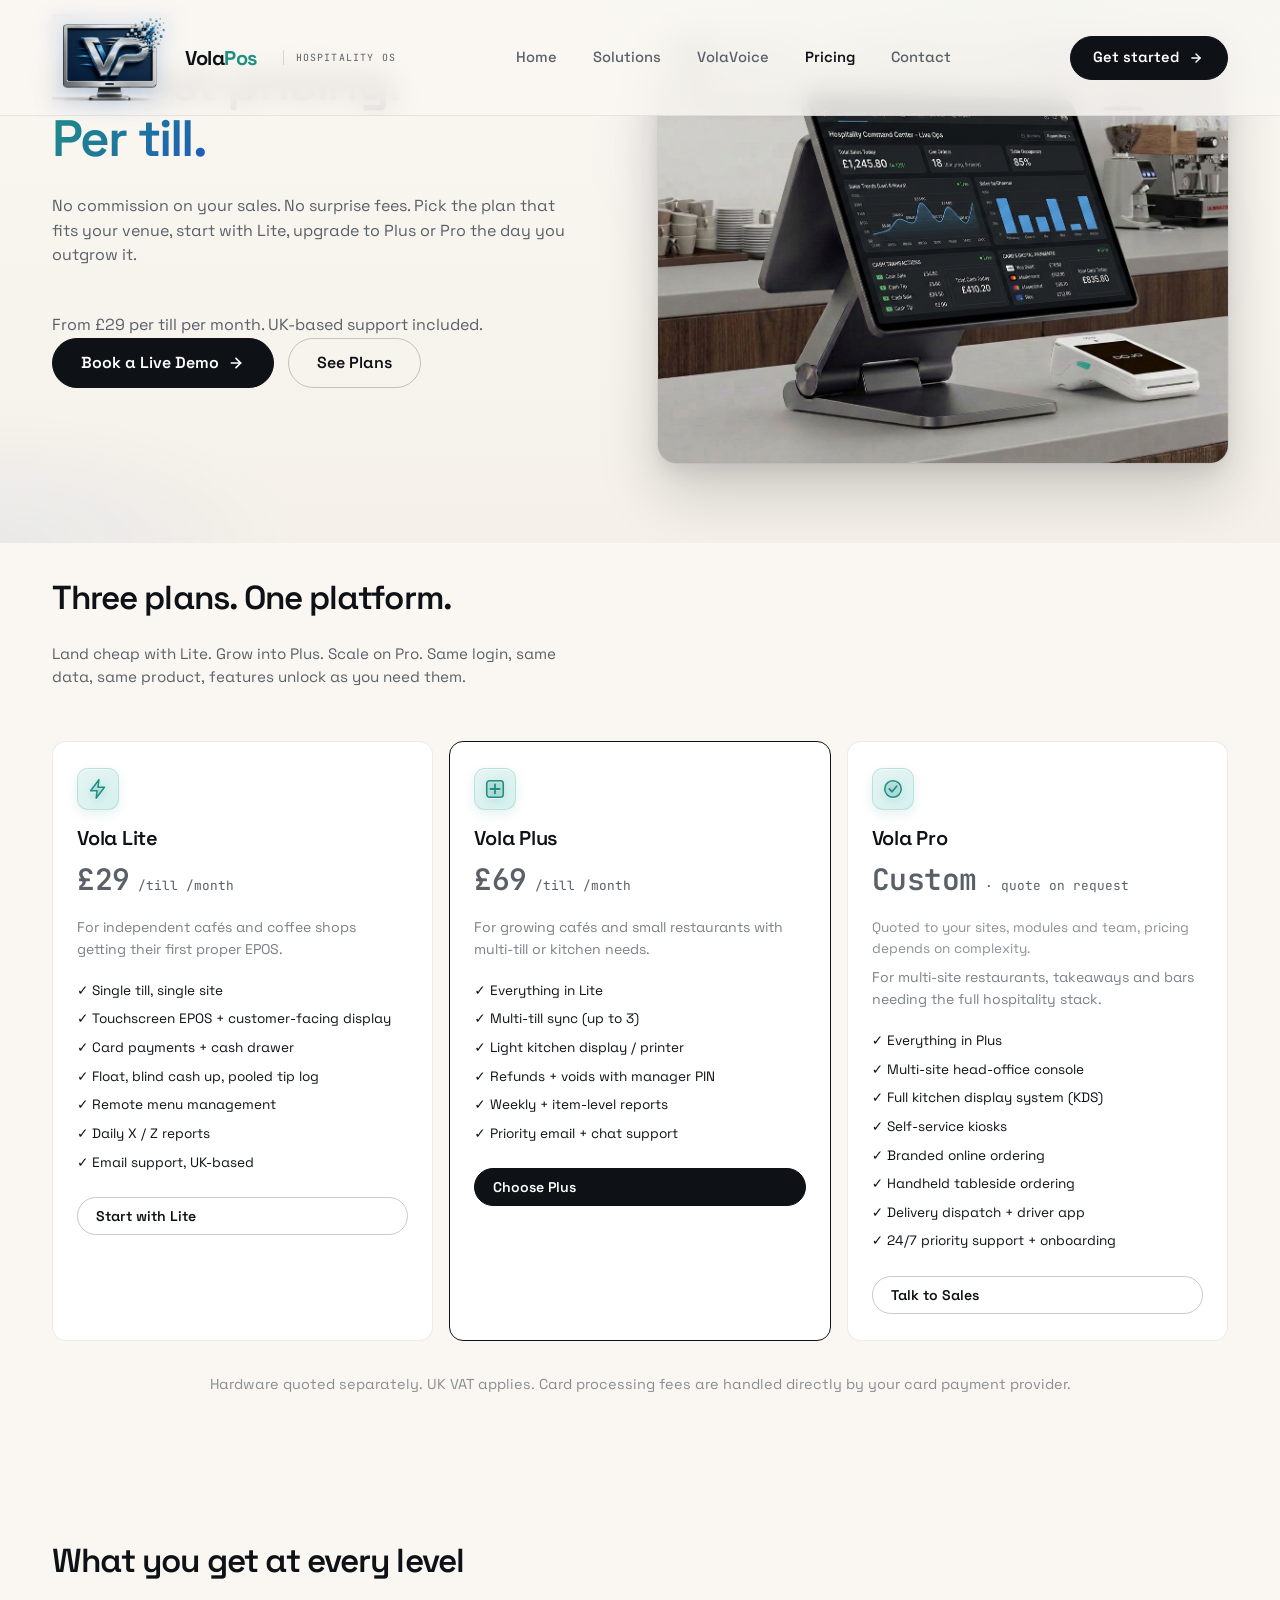
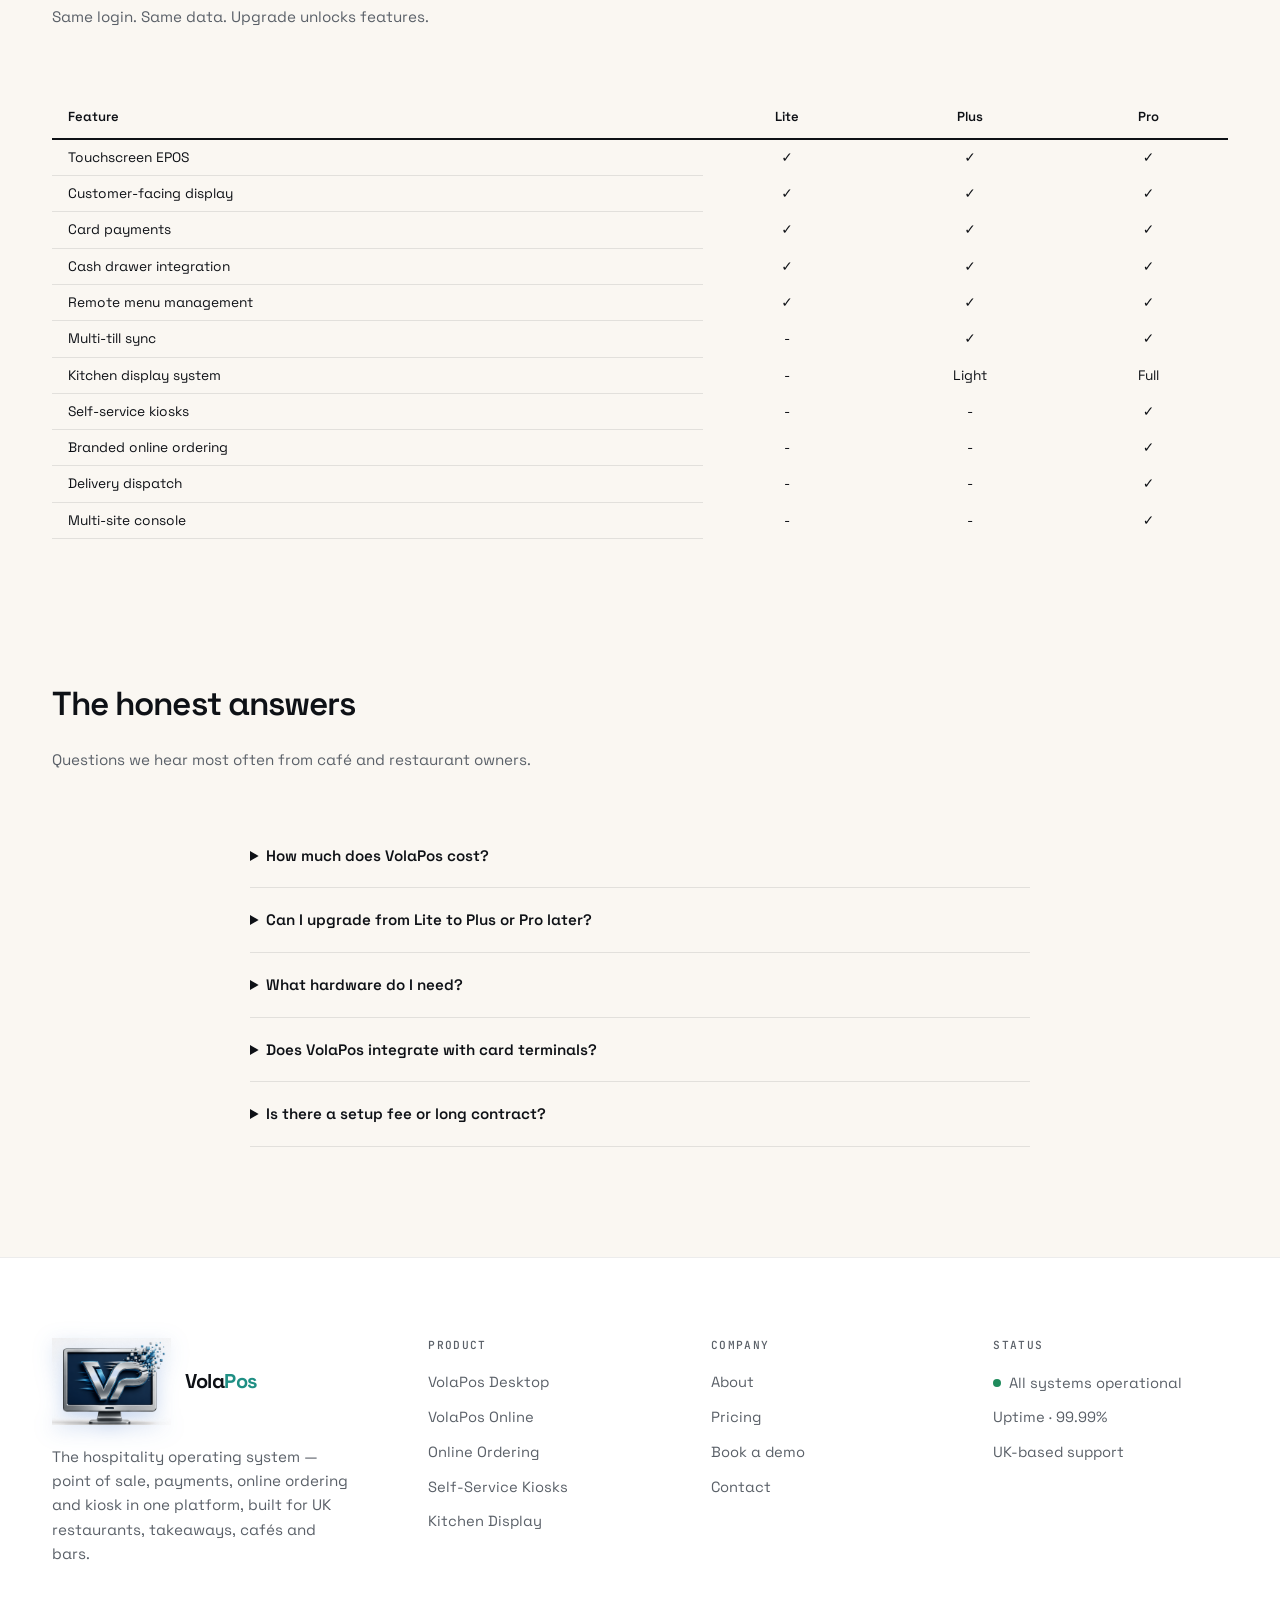
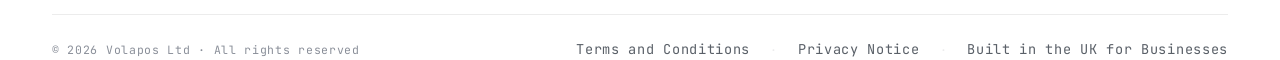
==== pricing.html @ aeb11ebc "chore: initial site snapshot from volapos.com (13 Nov 2026)" ====
<!DOCTYPE html>
<html lang="en-GB">
<head>
<meta charset="UTF-8" />
<meta name="viewport" content="width=device-width, initial-scale=1.0" />
<link rel="canonical" href="https://volapos.com/pricing.html" />
<title>Pricing | VolaPos, Vola Lite, Plus &amp; Pro Hospitality EPOS Plans</title>
<meta name="description" content="Honest per-till pricing for VolaPos hospitality EPOS. Vola Lite from £29/mo for cafés, Vola Plus £69/mo for growing venues, Vola Pro custom-quoted for multi-site restaurants and takeaways. No commission, no surprise fees." />
<meta property="og:title" content="Pricing | VolaPos, Lite, Plus &amp; Pro Plans" />
<meta property="og:description" content="Per-till pricing from £29/mo. Vola Lite, Plus and Pro for UK cafés, restaurants and takeaways. No commission. No middlemen." />
<meta property="og:type" content="website" />
<meta property="og:url" content="https://volapos.com/pricing.html" />
<meta property="og:image" content="https://volapos.com/assets/dashboard-epos.png" />
<meta property="og:site_name" content="VolaPos" />
<meta name="twitter:card" content="summary_large_image" />
<meta name="twitter:title" content="Pricing | VolaPos" />
<meta name="twitter:description" content="Per-till pricing from £29/mo. Vola Lite, Plus and Pro for UK hospitality." />
<meta name="twitter:image" content="https://volapos.com/assets/dashboard-epos.png" />
<link rel="icon" type="image/png" href="favicon.png">
<link rel="preconnect" href="https://fonts.googleapis.com">
<link rel="preconnect" href="https://fonts.gstatic.com" crossorigin>
<link href="https://fonts.googleapis.com/css2?family=Space+Grotesk:wght@300;400;500;600;700&family=JetBrains+Mono:wght@300;400;500;600;700&display=swap" rel="stylesheet">
<link rel="stylesheet" href="styles.css">

<script type="application/ld+json">
{
  "@context": "https://schema.org",
  "@graph": [
    {
      "@type": "Product",
      "name": "VolaPos Hospitality EPOS",
      "description": "Modern UK hospitality EPOS for cafés, restaurants, takeaways and bars. Available in three plans, Lite, Plus and Pro.",
      "brand": { "@type": "Brand", "name": "VolaPos" },
      "url": "https://volapos.com/pricing.html",
      "offers": {
        "@type": "AggregateOffer",
        "priceCurrency": "GBP",
        "lowPrice": "29",
        "highPrice": "69",
        "offerCount": "3",
        "offers": [
          { "@type": "Offer", "name": "Vola Lite", "price": "29", "priceCurrency": "GBP", "description": "Coffee-shop-simple EPOS. Single till, single site. Card + cash, customer-facing display, remote menu, daily reports.", "url": "https://volapos.com/pricing.html#lite", "availability": "https://schema.org/InStock" },
          { "@type": "Offer", "name": "Vola Plus", "price": "69", "priceCurrency": "GBP", "description": "Growing-venue EPOS. Multi-till, light kitchen display, loyalty, refunds and weekly reports.", "url": "https://volapos.com/pricing.html#plus", "availability": "https://schema.org/InStock" },
          { "@type": "Offer", "name": "Vola Pro", "priceCurrency": "GBP", "description": "Custom-quoted hospitality stack for multi-site restaurants, takeaways and bars. Pricing depends on number of sites, modules and complexity. Quote on request.", "url": "https://volapos.com/pricing.html#pro", "availability": "https://schema.org/InStock" }
        ]
      }
    },
    {
      "@type": "FAQPage",
      "mainEntity": [
        { "@type": "Question", "name": "How much does VolaPos cost?", "acceptedAnswer": { "@type": "Answer", "text": "Three plans. Vola Lite is £29 per till per month for single-site cafés. Vola Plus is £69 per till per month for growing venues with multi-till or light kitchen needs. Vola Pro is custom-quoted for multi-site restaurants, takeaways and bars, pricing depends on number of sites, modules and complexity. Hardware is quoted separately." } },
        { "@type": "Question", "name": "Can I upgrade from Lite to Plus or Pro later?", "acceptedAnswer": { "@type": "Answer", "text": "Yes. Upgrading is a single click, your menu, staff, reports and customer data carry over. No migration, no downtime." } },
        { "@type": "Question", "name": "What hardware do I need?", "acceptedAnswer": { "@type": "Answer", "text": "For Vola Lite we recommend the Sunmi dual-screen countertop unit (around £700) with built-in receipt printer and cash-drawer kicker port, plus a standard cash drawer and your card payment terminal. For Vola Plus and Pro we'll quote hardware tailored to your setup." } },
        { "@type": "Question", "name": "Does VolaPos integrate with card terminals?", "acceptedAnswer": { "@type": "Answer", "text": "Yes, with most leading UK card payment terminals. The terminal handles the card flow and the result returns to your till automatically. Not every terminal model is supported, so we confirm compatibility with your current acquirer and hardware before you commit." } }
      ]
    },
    {
      "@type": "BreadcrumbList",
      "itemListElement": [
        { "@type": "ListItem", "position": 1, "name": "Home", "item": "https://volapos.com" },
        { "@type": "ListItem", "position": 2, "name": "Pricing", "item": "https://volapos.com/pricing.html" }
      ]
    }
  ]
}
</script>

<style>
  /* ── Pricing page, sleek balanced scale ─────────── */
  /* Hero: dominant but not shouty */
  body[data-screen-label="pricing"] .hero h1{
    font-size:clamp(2rem, 4.5vw, 3.2rem);
    line-height:1.08;
  }
  body[data-screen-label="pricing"] .hero .lead{
    font-size:1rem;
    line-height:1.55;
    max-width:520px;
  }
  /* Section headers: sub-hero, readable */
  body[data-screen-label="pricing"] .section-head h2{
    font-size:clamp(1.5rem, 2.6vw, 2.1rem);
    line-height:1.15;
    margin-bottom:8px;
  }
  body[data-screen-label="pricing"] .section-head .lead{
    font-size:0.95rem;
    line-height:1.5;
    max-width:540px;
    margin-bottom:28px;
  }
  body[data-screen-label="pricing"] .section-head{
    margin-bottom:24px;
  }

  /* Tier cards, sleek, price-led hierarchy */
  body[data-screen-label="pricing"] .cap{
    padding:26px 24px;
  }
  body[data-screen-label="pricing"] .cap-icon{
    width:42px;height:42px;border-radius:11px;margin-bottom:16px;
  }
  body[data-screen-label="pricing"] .cap-icon svg{width:22px;height:22px}
  body[data-screen-label="pricing"] .cap h3{
    font-size:1.25rem !important;
    margin-bottom:4px;
    letter-spacing:-0.012em;
    font-weight:600;
  }
  /* Price, the visual hero of each card */
  body[data-screen-label="pricing"] .cap .mono{
    font-size:1.85rem !important;
    margin:0.4rem 0 0.85rem !important;
    font-weight:600;
    letter-spacing:-0.015em;
  }
  body[data-screen-label="pricing"] .cap .mono span{
    font-size:0.8rem !important;
    letter-spacing:0;
    color:var(--muted);
  }
  body[data-screen-label="pricing"] .cap > p{
    font-size:0.88rem;
    line-height:1.55;
    margin-bottom:0.6rem;
  }
  body[data-screen-label="pricing"] .cap ul{
    margin:1rem 0 1.25rem !important;
  }
  body[data-screen-label="pricing"] .cap ul li{
    padding:0.28rem 0 !important;
    font-size:0.85rem !important;
    line-height:1.45;
  }
  body[data-screen-label="pricing"] .cap .btn{
    font-size:0.88rem;
    padding:11px 18px;
  }

  /* Comparison table, sleek, scannable */
  body[data-screen-label="pricing"] table{
    font-size:0.86rem;
  }
  body[data-screen-label="pricing"] table th{
    padding:0.65rem 1rem !important;
    font-size:0.82rem;
    font-weight:600;
  }
  body[data-screen-label="pricing"] table td{
    padding:0.5rem 1rem !important;
    line-height:1.4;
  }

  /* FAQ accordion, compact, readable */
  body[data-screen-label="pricing"] details summary{
    font-size:0.95rem !important;
  }
  body[data-screen-label="pricing"] details p{
    font-size:0.86rem !important;
    line-height:1.55;
  }

  /* Section spacing balanced */
  body[data-screen-label="pricing"] section{
    padding-top:36px !important;
  }
</style>
</head>
<body data-screen-label="pricing">
<div data-site-nav></div>

<!-- HERO -->
<section class="hero">
  <div class="container">
    <div class="hero-inner">
      <div class="hero-content">
        <h1>Honest pricing.<br><span class="accent">Per till.</span></h1>
        <p class="lead">No commission on your sales. No surprise fees. Pick the plan that fits your venue, start with Lite, upgrade to Plus or Pro the day you outgrow it.</p>
        <p style="margin-top:1rem;">From £29 per till per month. UK-based support included.</p>
        <div class="hero-actions">
          <a class='btn btn-primary btn-lg' href='/chatbot'>
            Book a Live Demo
            <span class="arrow"><svg width="16" height="16" viewBox="0 0 24 24" fill="none" stroke="currentColor" stroke-width="2.5" stroke-linecap="round" stroke-linejoin="round"><line x1="5" y1="12" x2="19" y2="12"/><polyline points="12 5 19 12 12 19"/></svg></span>
          </a>
          <a href="#tiers" class="btn btn-ghost btn-lg">See Plans</a>
        </div>
      </div>
      <div class="hero-visual">
        <div class="hero-product">
          <div class="hero-glow" aria-hidden="true"></div>
          <img src="assets/dashboard-epos.png" alt="VolaPos pricing dashboard showing per-till plans" class="hero-product-img" loading="eager" fetchpriority="high" />
        </div>
      </div>
    </div>
  </div>
</section>

<!-- TIERS -->
<section id="tiers">
  <div class="container">
    <div class="section-head">
      <h2>Three plans. One platform.</h2>
      <p class="lead">Land cheap with Lite. Grow into Plus. Scale on Pro. Same login, same data, same product, features unlock as you need them.</p>
    </div>

    <div class="cap-grid">

      <div class="cap span-4" id="lite">
        <div class="cap-icon">
          <svg viewBox="0 0 24 24" fill="none">
            <path d="M13 2 4 14h7l-1 8 9-12h-7l1-8z" fill="currentColor" opacity="0.18"/>
            <path d="M13 2 4 14h7l-1 8 9-12h-7l1-8z" stroke="currentColor" stroke-width="1.7" stroke-linejoin="round" stroke-linecap="round"/>
          </svg>
        </div>
        <h3>Vola Lite</h3>
        <p class="mono" style="margin:0.5rem 0; font-size:1.75rem; font-weight:600;">£29<span style="font-size:0.9rem; font-weight:400;"> /till /month</span></p>
        <p style="opacity:0.8;">For independent cafés and coffee shops getting their first proper EPOS.</p>
        <ul style="list-style:none; padding:0; margin:1.25rem 0;">
          <li style="padding:0.4rem 0;">✓ Single till, single site</li>
          <li style="padding:0.4rem 0;">✓ Touchscreen EPOS + customer-facing display</li>
          <li style="padding:0.4rem 0;">✓ Card payments + cash drawer</li>
          <li style="padding:0.4rem 0;">✓ Float, blind cash up, pooled tip log</li>
          <li style="padding:0.4rem 0;">✓ Remote menu management</li>
          <li style="padding:0.4rem 0;">✓ Daily X / Z reports</li>
          <li style="padding:0.4rem 0;">✓ Email support, UK-based</li>
        </ul>
        <a class='btn btn-ghost' href='/chatbot' style='width:100%;'>Start with Lite</a>
      </div>

      <div class="cap span-4" id="plus" style="border:1px solid currentColor; position:relative;">
        <div style="position:absolute; top:-12px; right:16px; background:currentColor; color:#fff; font-size:0.7rem; font-weight:600; letter-spacing:0.08em; padding:4px 10px; border-radius:999px; text-transform:uppercase;">Most popular</div>
        <div class="cap-icon">
          <svg viewBox="0 0 24 24" fill="none">
            <rect x="3" y="3" width="18" height="18" rx="3" fill="currentColor" opacity="0.18"/>
            <rect x="3" y="3" width="18" height="18" rx="3" stroke="currentColor" stroke-width="1.7"/>
            <path d="M12 7v10M7 12h10" stroke="currentColor" stroke-width="2" stroke-linecap="round"/>
          </svg>
        </div>
        <h3>Vola Plus</h3>
        <p class="mono" style="margin:0.5rem 0; font-size:1.75rem; font-weight:600;">£69<span style="font-size:0.9rem; font-weight:400;"> /till /month</span></p>
        <p style="opacity:0.8;">For growing cafés and small restaurants with multi-till or kitchen needs.</p>
        <ul style="list-style:none; padding:0; margin:1.25rem 0;">
          <li style="padding:0.4rem 0;">✓ Everything in Lite</li>
          <li style="padding:0.4rem 0;">✓ Multi-till sync (up to 3)</li>
          <li style="padding:0.4rem 0;">✓ Light kitchen display / printer</li>
          <li style="padding:0.4rem 0;">✓ Refunds + voids with manager PIN</li>
          <li style="padding:0.4rem 0;">✓ Weekly + item-level reports</li>
          <li style="padding:0.4rem 0;">✓ Priority email + chat support</li>
        </ul>
        <a class='btn btn-primary' href='/chatbot' style='width:100%;'>Choose Plus</a>
      </div>

      <div class="cap span-4" id="pro">
        <div class="cap-icon">
          <svg viewBox="0 0 24 24" fill="none">
            <circle cx="12" cy="12" r="9" fill="currentColor" opacity="0.18"/>
            <circle cx="12" cy="12" r="9" stroke="currentColor" stroke-width="1.7"/>
            <path d="M8 12l3 3 5-6" stroke="currentColor" stroke-width="2" stroke-linecap="round" stroke-linejoin="round"/>
          </svg>
        </div>
        <h3>Vola Pro</h3>
        <p class="mono" style="margin:0.5rem 0; font-size:1.75rem; font-weight:600;">Custom<span style="font-size:0.9rem; font-weight:400;"> · quote on request</span></p>
        <p style="opacity:0.7; font-size:0.85rem; margin-bottom:0.5rem;">Quoted to your sites, modules and team, pricing depends on complexity.</p>
        <p style="opacity:0.8;">For multi-site restaurants, takeaways and bars needing the full hospitality stack.</p>
        <ul style="list-style:none; padding:0; margin:1.25rem 0;">
          <li style="padding:0.4rem 0;">✓ Everything in Plus</li>
          <li style="padding:0.4rem 0;">✓ Multi-site head-office console</li>
          <li style="padding:0.4rem 0;">✓ Full kitchen display system (KDS)</li>
          <li style="padding:0.4rem 0;">✓ Self-service kiosks</li>
          <li style="padding:0.4rem 0;">✓ Branded online ordering</li>
          <li style="padding:0.4rem 0;">✓ Handheld tableside ordering</li>
          <li style="padding:0.4rem 0;">✓ Delivery dispatch + driver app</li>
          <li style="padding:0.4rem 0;">✓ 24/7 priority support + onboarding</li>
        </ul>
        <a class='btn btn-ghost' href='/chatbot' style='width:100%;'>Talk to Sales</a>
      </div>

    </div>

    <p style="text-align:center; margin-top:2rem; opacity:0.7; font-size:0.9rem;">Hardware quoted separately. UK VAT applies. Card processing fees are handled directly by your card payment provider.</p>
  </div>
</section>

<!-- COMPARISON -->
<section style="padding-top:40px;">
  <div class="container">
    <div class="section-head">
      <h2>What you get at every level</h2>
      <p class="lead">Same login. Same data. Upgrade unlocks features.</p>
    </div>

    <div style="overflow-x:auto;">
      <table style="width:100%; border-collapse:collapse; margin-top:1rem;">
        <thead>
          <tr>
            <th style="text-align:left; padding:1rem; border-bottom:2px solid currentColor;">Feature</th>
            <th style="padding:1rem; border-bottom:2px solid currentColor;">Lite</th>
            <th style="padding:1rem; border-bottom:2px solid currentColor;">Plus</th>
            <th style="padding:1rem; border-bottom:2px solid currentColor;">Pro</th>
          </tr>
        </thead>
        <tbody>
          <tr><td style="padding:0.75rem 1rem; border-bottom:1px solid rgba(128,128,128,0.2);">Touchscreen EPOS</td><td style="text-align:center;">✓</td><td style="text-align:center;">✓</td><td style="text-align:center;">✓</td></tr>
          <tr><td style="padding:0.75rem 1rem; border-bottom:1px solid rgba(128,128,128,0.2);">Customer-facing display</td><td style="text-align:center;">✓</td><td style="text-align:center;">✓</td><td style="text-align:center;">✓</td></tr>
          <tr><td style="padding:0.75rem 1rem; border-bottom:1px solid rgba(128,128,128,0.2);">Card payments</td><td style="text-align:center;">✓</td><td style="text-align:center;">✓</td><td style="text-align:center;">✓</td></tr>
          <tr><td style="padding:0.75rem 1rem; border-bottom:1px solid rgba(128,128,128,0.2);">Cash drawer integration</td><td style="text-align:center;">✓</td><td style="text-align:center;">✓</td><td style="text-align:center;">✓</td></tr>
          <tr><td style="padding:0.75rem 1rem; border-bottom:1px solid rgba(128,128,128,0.2);">Remote menu management</td><td style="text-align:center;">✓</td><td style="text-align:center;">✓</td><td style="text-align:center;">✓</td></tr>
          <tr><td style="padding:0.75rem 1rem; border-bottom:1px solid rgba(128,128,128,0.2);">Multi-till sync</td><td style="text-align:center;">-</td><td style="text-align:center;">✓</td><td style="text-align:center;">✓</td></tr>
          <tr><td style="padding:0.75rem 1rem; border-bottom:1px solid rgba(128,128,128,0.2);">Kitchen display system</td><td style="text-align:center;">-</td><td style="text-align:center;">Light</td><td style="text-align:center;">Full</td></tr>
          <tr><td style="padding:0.75rem 1rem; border-bottom:1px solid rgba(128,128,128,0.2);">Self-service kiosks</td><td style="text-align:center;">-</td><td style="text-align:center;">-</td><td style="text-align:center;">✓</td></tr>
          <tr><td style="padding:0.75rem 1rem; border-bottom:1px solid rgba(128,128,128,0.2);">Branded online ordering</td><td style="text-align:center;">-</td><td style="text-align:center;">-</td><td style="text-align:center;">✓</td></tr>
          <tr><td style="padding:0.75rem 1rem; border-bottom:1px solid rgba(128,128,128,0.2);">Delivery dispatch</td><td style="text-align:center;">-</td><td style="text-align:center;">-</td><td style="text-align:center;">✓</td></tr>
          <tr><td style="padding:0.75rem 1rem; border-bottom:1px solid rgba(128,128,128,0.2);">Multi-site console</td><td style="text-align:center;">-</td><td style="text-align:center;">-</td><td style="text-align:center;">✓</td></tr>
        </tbody>
      </table>
    </div>
  </div>
</section>

<!-- FAQ -->
<section style="padding-top:40px;">
  <div class="container">
    <div class="section-head">
      <h2>The honest answers</h2>
      <p class="lead">Questions we hear most often from café and restaurant owners.</p>
    </div>

    <div style="max-width:780px; margin:0 auto;">
      <details style="padding:1.25rem 0; border-bottom:1px solid rgba(128,128,128,0.2);">
        <summary style="font-weight:600; cursor:pointer; font-size:1.05rem;">How much does VolaPos cost?</summary>
        <p style="margin-top:0.75rem; opacity:0.85;">Three plans: Vola Lite £29/till/mo for single-site cafés, Vola Plus £69/till/mo for growing venues, and Vola Pro custom-quoted for multi-site restaurants and takeaways (depends on sites, modules and complexity). Hardware is quoted separately based on your setup.</p>
      </details>
      <details style="padding:1.25rem 0; border-bottom:1px solid rgba(128,128,128,0.2);">
        <summary style="font-weight:600; cursor:pointer; font-size:1.05rem;">Can I upgrade from Lite to Plus or Pro later?</summary>
        <p style="margin-top:0.75rem; opacity:0.85;">Yes, upgrading is a single click. Your menu, staff, customers and reports carry over. No migration project, no downtime. You only pay the difference from the day you upgrade.</p>
      </details>
      <details style="padding:1.25rem 0; border-bottom:1px solid rgba(128,128,128,0.2);">
        <summary style="font-weight:600; cursor:pointer; font-size:1.05rem;">What hardware do I need?</summary>
        <p style="margin-top:0.75rem; opacity:0.85;">For Lite we recommend the Sunmi dual-screen countertop unit (~£700) with built-in printer and cash-drawer kicker, plus a standard cash drawer (~£55) and your card payment terminal. Plus and Pro hardware is quoted to your setup, handhelds, kitchen displays, kiosks, label printers.</p>
      </details>
      <details style="padding:1.25rem 0; border-bottom:1px solid rgba(128,128,128,0.2);">
        <summary style="font-weight:600; cursor:pointer; font-size:1.05rem;">Does VolaPos integrate with card terminals?</summary>
        <p style="margin-top:0.75rem; opacity:0.85;">Yes, with most leading UK card payment terminals. Send the amount from the till, the terminal handles the card flow, and the result returns automatically. Z reports reconcile cleanly against your card settlement. <strong>Not every terminal model is supported</strong>, we'll confirm compatibility with your current acquirer and hardware before you commit.</p>
      </details>
      <details style="padding:1.25rem 0; border-bottom:1px solid rgba(128,128,128,0.2);">
        <summary style="font-weight:600; cursor:pointer; font-size:1.05rem;">Is there a setup fee or long contract?</summary>
        <p style="margin-top:0.75rem; opacity:0.85;">Yes, a one-off setup fee applies. It covers installation, configuration and staff training, and we'll quote the exact amount up front so you see the full cost before committing. Lite and Plus are month-to-month after setup; Pro is typically a 12-month term given the hardware and onboarding involved. We'll always be transparent about terms up front.</p>
      </details>
    </div>
  </div>
</section>

<div data-site-footer></div>
<script src="chrome.js"></script>
<script>SiteChrome.init({ active:'pricing' });</script>
</body>
</html>
---- styles.css ----
/* =================================================================
   VOLAPOS — LIGHT THEME REWRITE
   Aesthetic: warm cream / off-white, bold typography, generous space
   Type:      Space Grotesk display + body; JetBrains Mono micro-labels
   Palette:   cream #FAF7F2 · ink #0E1116 · brand teal #1F8F84 · blue #1E5BBA
   ================================================================= */

*,*::before,*::after{box-sizing:border-box;margin:0;padding:0}
:root{
  /* surfaces */
  --bg:        #FAF7F2;
  --bg-2:      #F1ECE3;
  --surface:   #FFFFFF;
  --surface-2: #F5F1EA;
  --cream:     #EFE9DC;

  /* lines */
  --line:      rgba(14,17,22,0.08);
  --line-2:    rgba(14,17,22,0.14);
  --line-3:    rgba(14,17,22,0.22);

  /* text */
  --text:      #0E1116;
  --ink:       #0E1116;
  --muted:     #5A6068;
  --dim:       #8A8F99;

  /* brand */
  --teal:      #1F8F84;
  --teal-2:    #14B5A8;
  --teal-soft: #E7F4F2;
  --blue:      #1E5BBA;
  --blue-2:    #3D7BD4;
  --blue-soft: #EAF1FB;
  --amber:     #E08A14;
  --green:     #1F8B5C;
  --red:       #C13B3B;

  /* shadows */
  --shadow-sm: 0 1px 2px rgba(14,17,22,0.06);
  --shadow:    0 4px 16px rgba(14,17,22,0.08);
  --shadow-lg: 0 20px 50px rgba(14,17,22,0.10);

  /* radii */
  --r-sm: 8px;
  --r:    14px;
  --r-lg: 22px;
  --t:    cubic-bezier(.2,.7,.2,1);
}

html{scroll-behavior:smooth}
body{
  font-family:'Space Grotesk',system-ui,sans-serif;
  background:var(--bg);
  color:var(--text);
  line-height:1.55;
  -webkit-font-smoothing:antialiased;
  overflow-x:hidden;
  min-height:100vh;
  font-feature-settings:"ss01";
}

a{color:inherit;text-decoration:none}
img{display:block;max-width:100%}
button{font:inherit;border:none;background:none;color:inherit;cursor:pointer}

/* ── TYPOGRAPHY ───────────────────────────────────────── */
.mono{font-family:'JetBrains Mono',ui-monospace,monospace}
h1,h2,h3,h4{
  font-family:'Space Grotesk',sans-serif;
  color:var(--ink);
  font-weight:600;
  margin:0;
  overflow-wrap:break-word;
}
h1{
  font-size:clamp(2.6rem,6vw,5rem);
  letter-spacing:-0.035em;
  line-height:1.05;
}
h2{
  font-size:clamp(2rem,4vw,3.2rem);
  letter-spacing:-0.028em;
  line-height:1.1;
}
h3{
  font-size:clamp(1.4rem,2.5vw,1.85rem);
  letter-spacing:-0.015em;
  line-height:1.25;
}
h4{
  font-size:clamp(1.05rem,1.4vw,1.2rem);
  letter-spacing:-0.01em;
  line-height:1.3;
}
p{
  color:var(--muted);
  overflow-wrap:break-word;
  line-height:1.6;
}

.eyebrow{
  font-family:'JetBrains Mono',monospace;
  font-size:0.72rem;
  font-weight:500;
  letter-spacing:0.15em;
  text-transform:uppercase;
  color:var(--teal);
  display:inline-flex;
  align-items:center;
  gap:10px;
}
.eyebrow::before{
  content:'';
  width:18px;height:1px;background:var(--teal);
}

.text-teal{color:var(--teal)}
.text-blue{color:var(--blue)}
.text-soft{color:var(--ink)}
.text-dim {color:var(--muted)}

/* ── LAYOUT ───────────────────────────────────────────── */
.container{max-width:1240px;margin:0 auto;padding:0 32px}
section{padding:110px 0;position:relative}

/* ── NAV ──────────────────────────────────────────────── */
.nav{
  position:fixed;top:0;left:0;right:0;z-index:50;
  background:rgba(250,247,242,0.85);
  backdrop-filter:blur(14px) saturate(140%);
  -webkit-backdrop-filter:blur(14px) saturate(140%);
  border-bottom:1px solid var(--line);
}
.nav-inner{
  max-width:1240px;margin:0 auto;
  padding:14px 32px;
  display:flex;align-items:center;justify-content:space-between;
  gap:24px;
}
.brand{
  display:flex;align-items:center;gap:14px;
  position:relative;
  transition:transform 0.3s var(--t);
}
.brand-mark{
  width:119px;height:87px;
  flex-shrink:0;
  display:flex;align-items:center;justify-content:center;
  background:transparent;
  position:relative;
  transition:transform 0.35s var(--t), filter 0.35s var(--t);
  transform-origin:center;
}
.brand-mark img{
  width:100%;height:100%;object-fit:contain;display:block;
  filter:drop-shadow(0 4px 10px rgba(30,91,186,0.25));
  transition:filter 0.35s var(--t);
}
/* Hover: zoom + glow */
.brand:hover .brand-mark{
  transform:scale(1.18) rotate(-2deg);
}
.brand:hover .brand-mark img{
  filter:drop-shadow(0 8px 18px rgba(30,91,186,0.45)) drop-shadow(0 0 12px rgba(20,181,168,0.35));
}
.brand-name{
  font-family:'Space Grotesk',sans-serif;
  font-weight:700;
  letter-spacing:-0.025em;
  font-size:1.25rem;
  color:var(--ink);
  line-height:1;
}
.brand-name .vola{color:var(--ink)}
.brand-name .pos {color:var(--teal)}
.brand-tag{
  font-family:'JetBrains Mono',monospace;
  font-size:0.62rem;
  color:var(--muted);
  letter-spacing:0.12em;
  text-transform:uppercase;
  padding-left:12px;
  margin-left:12px;
  border-left:1px solid var(--line-2);
}

.nav-links{
  display:flex;align-items:center;gap:4px;
  list-style:none;
}
.nav-links a{
  font-size:0.92rem;
  font-weight:500;
  color:var(--muted);
  padding:8px 16px;
  border-radius:50px;
  transition:all 0.2s var(--t);
}
.nav-links a:hover{color:var(--ink);background:rgba(14,17,22,0.04)}
.nav-links a.active{
  color:var(--ink);
  font-weight:600;
}

.nav-cta{display:flex;align-items:center;gap:10px}

/* ── BUTTONS — Shopify-style pills ────────────────────── */
.btn{
  display:inline-flex;align-items:center;gap:8px;
  font-family:'Space Grotesk',sans-serif;
  font-size:0.92rem;
  font-weight:600;
  padding:12px 22px;
  border-radius:50px;
  cursor:pointer;
  transition:all 0.2s var(--t);
  line-height:1;
  white-space:nowrap;
  border:1.5px solid transparent;
}
.btn-ghost{
  background:transparent;
  color:var(--ink);
  border-color:var(--line-3);
}
.btn-ghost:hover{
  border-color:var(--ink);
  background:rgba(14,17,22,0.03);
}
.btn-primary{
  background:var(--ink);
  color:#FFFFFF;
  border-color:var(--ink);
}
.btn-primary:hover{
  background:#23303f;
  border-color:#23303f;
  transform:translateY(-1px);
  box-shadow:0 8px 20px rgba(14,17,22,0.18);
}
.btn-teal{
  background:var(--teal);
  color:#FFFFFF;
  border-color:var(--teal);
}
.btn-teal:hover{
  background:var(--teal-2);
  border-color:var(--teal-2);
  transform:translateY(-1px);
}
.btn-amber{
  background:var(--amber);
  color:#FFFFFF;
  border-color:var(--amber);
}
.btn-amber:hover{transform:translateY(-1px);box-shadow:0 8px 20px rgba(224,138,20,0.3)}
.btn-lg{font-size:1rem;padding:15px 28px}
.btn .arrow{
  display:inline-flex;align-items:center;justify-content:center;
  width:18px;height:18px;
  transition:transform 0.25s var(--t);
}
.btn:hover .arrow{transform:translateX(3px)}

/* ── HERO ─────────────────────────────────────────────── */
.hero{
  padding:140px 0 80px;
  position:relative;
  overflow:hidden;
  background:
    radial-gradient(ellipse 60% 50% at 80% 0%, rgba(31,143,132,0.10), transparent 60%),
    radial-gradient(ellipse 40% 40% at 0% 100%, rgba(30,91,186,0.06), transparent 60%),
    linear-gradient(180deg, var(--bg) 0%, var(--surface-2) 100%);
}
.hero-inner{
  display:grid;
  grid-template-columns:1fr 1.05fr;
  gap:64px;
  align-items:center;
}

.hero-status{
  display:inline-flex;align-items:center;gap:10px;
  font-family:'JetBrains Mono',monospace;
  font-size:0.72rem;
  letter-spacing:0.1em;
  text-transform:uppercase;
  color:var(--muted);
  padding:7px 14px 7px 10px;
  background:var(--surface);
  border:1px solid var(--line-2);
  border-radius:50px;
  margin-bottom:32px;
  box-shadow:var(--shadow-sm);
}
.hero-status .pulse{
  width:8px;height:8px;border-radius:50%;
  background:var(--green);
  box-shadow:0 0 8px rgba(31,139,92,0.5);
  animation:pulse 1.6s ease-in-out infinite;
}
@keyframes pulse{
  0%,100%{opacity:1;transform:scale(1)}
  50%{opacity:0.5;transform:scale(0.85)}
}
.hero-status .live{color:var(--green);font-weight:600}

.hero h1{margin-bottom:28px}
.hero h1 .accent{
  background:linear-gradient(135deg,var(--teal) 0%,var(--blue) 100%);
  -webkit-background-clip:text;
  background-clip:text;
  -webkit-text-fill-color:transparent;
  font-weight:600;
}
.hero h1 .stroke{
  color:var(--muted);font-weight:500;
}
.hero .lead{
  font-size:1.2rem;
  color:var(--muted);
  max-width:540px;
  margin-bottom:44px;
  line-height:1.5;
}
.hero-actions{
  display:flex;flex-wrap:wrap;gap:14px;margin-bottom:56px;
}
.hero-metrics{
  display:grid;
  grid-template-columns:repeat(3,auto);
  gap:48px;
  padding-top:32px;
  border-top:1px solid var(--line);
}
.metric{display:flex;flex-direction:column;gap:4px}
.metric-val{
  font-family:'Space Grotesk',sans-serif;
  font-size:1.8rem;
  font-weight:600;
  letter-spacing:-0.03em;
  color:var(--ink);
}
.metric-val .unit{font-size:0.95rem;color:var(--teal);margin-left:2px;font-weight:600}
.metric-label{
  font-family:'JetBrains Mono',monospace;
  font-size:0.7rem;
  color:var(--muted);
  letter-spacing:0.08em;
  text-transform:uppercase;
}

/* ── HERO PRODUCT VISUAL (EPOS touchscreen photo) ─────── */
/* =================================================================
   EPOS DASHBOARD PHOTO (replaces the CSS laptop)
   ================================================================= */
.dash-photo{
  position:relative;
  width:100%;
  max-width:720px;
  margin:0 auto;
  border-radius:18px;
  overflow:hidden;
  box-shadow:
    0 30px 60px rgba(14,17,22,0.18),
    0 8px 20px rgba(14,17,22,0.08);
}
.dash-photo img{
  display:block;
  width:100%;
  height:auto;
}
.laptop{
  position:relative;
  width:100%;
  max-width:660px;
  margin:0 auto;
  filter:drop-shadow(0 30px 50px rgba(14,17,22,0.18));
}
.laptop-screen{
  position:relative;
  background:#0A0C11;
  border-radius:12px 12px 3px 3px;
  padding:18px 11px 11px;
  aspect-ratio:16 / 10;           /* true MacBook screen ratio */
  box-shadow:
    inset 0 0 0 1.5px #2a2e38;
}
/* macOS camera notch */
.laptop-screen::before{
  content:'';
  position:absolute;
  top:5px;left:50%;transform:translateX(-50%);
  width:62px;height:8px;
  background:#0A0C11;
  border-radius:0 0 8px 8px;
  z-index:2;
}
.laptop-screen::after{
  content:'';
  position:absolute;
  top:9px;left:50%;transform:translateX(-50%) translateX(-22px);
  width:5px;height:5px;border-radius:50%;
  background:#1f242c;
  box-shadow:inset 0 0 0 1px #2a2e38;
  z-index:3;
}

/* ── HINGE WEDGE (immediately below screen) ──── */
.laptop-base{
  position:relative;
  height:8px;
  background:linear-gradient(180deg,#d6d8dd 0%,#a8acb3 60%,#7e8189 100%);
  margin:0 -16px;
  border-radius:0 0 4px 4px;
  z-index:1;
  box-shadow:
    inset 0 1px 0 rgba(255,255,255,0.55),
    inset 0 -1px 0 rgba(14,17,22,0.22);
}
/* Hinge dimple */
.laptop-base::before{
  content:'';
  position:absolute;
  top:0;left:50%;transform:translateX(-50%);
  width:140px;height:3px;
  background:linear-gradient(180deg,#5e626a 0%,#9a9ea6 100%);
  border-radius:0 0 6px 6px;
}

/* ── KEYBOARD DECK (visible bottom of MacBook) ── */
.laptop-deck{
  position:relative;
  height:54px;
  margin:0 -40px;
  background:linear-gradient(180deg,#dadce1 0%,#c1c4ca 60%,#a4a8af 100%);
  border-radius:0 0 22px 22px;
  box-shadow:
    inset 0 1px 0 rgba(255,255,255,0.7),
    inset 0 -1px 0 rgba(14,17,22,0.18),
    0 14px 24px rgba(14,17,22,0.16);
  display:flex;
  align-items:flex-end;
  justify-content:center;
  padding:6px 60px 8px;
  overflow:hidden;
}
/* Subtle perspective: keys row across, then trackpad below */
.laptop-keys{
  flex:1;
  height:14px;
  display:flex;
  gap:3px;
  margin-bottom:6px;
}
.laptop-keys span{
  flex:1;
  background:linear-gradient(180deg,#3a3d44 0%,#1f2127 100%);
  border-radius:2px;
  box-shadow:
    inset 0 1px 0 rgba(255,255,255,0.06),
    0 1px 1px rgba(14,17,22,0.3);
}
/* Trackpad */
.laptop-trackpad{
  position:absolute;
  bottom:6px;left:50%;transform:translateX(-50%);
  width:32%;height:18px;
  background:linear-gradient(180deg,#c0c3c9 0%,#b1b4ba 100%);
  border-radius:4px;
  box-shadow:
    inset 0 1px 0 rgba(255,255,255,0.4),
    inset 0 0 0 1px rgba(14,17,22,0.08);
}

/* ── DASHBOARD INNER ──────────────────────────── */
.dash{
  position:absolute;
  inset:18px 11px 11px;
  background:#FAFBFC;
  border-radius:4px;
  overflow:hidden;
  font-family:'Space Grotesk',sans-serif;
  color:var(--ink);
  display:flex;
  flex-direction:column;
  gap:5px;
  padding:7px 8px;
}

/* ── BRAND / TOP BAR ──────────────────────────────────── */
.dash-logo-img{
  width:20px;height:20px;
  object-fit:contain;
  display:block;
}
.dash-venue-tag{
  font-family:'JetBrains Mono',monospace;
  font-size:0.55rem;
  color:#7A828C;
  background:#F1F3F5;
  padding:2px 7px;
  border-radius:50px;
  letter-spacing:0.04em;
  margin-left:6px;
}
.dash-top-right{
  display:flex;align-items:center;gap:10px;margin-left:auto;
}
.dash-status{
  display:flex;align-items:center;gap:5px;
  font-family:'JetBrains Mono',monospace;
  font-size:0.6rem;color:var(--green);
  letter-spacing:0.04em;font-weight:600;
}
.dash-status-pulse{
  width:6px;height:6px;border-radius:50%;
  background:var(--green);
  box-shadow:0 0 0 3px rgba(31,139,92,0.18);
  animation:pulse 1.6s ease-in-out infinite;
}
.dash-shift{
  font-family:'JetBrains Mono',monospace;
  font-size:0.6rem;color:#7A828C;
  letter-spacing:0.04em;
}

/* ── KPI sparkline tile ───────────────────────────────── */
.dash-kpi-spark{
  width:100%;height:14px;display:block;
  margin-top:2px;
}
.dash-kpi-val.cash{color:var(--amber)}
.dash-kpi-val.card{color:var(--blue)}

/* ── CHART legend colours ─────────────────────────────── */
.leg-amber span{background:var(--amber)}
.leg-blue  span{background:var(--blue)}

/* ── ECOSYSTEM STRIP ──────────────────────────────────── */
.dash-system{
  display:grid;grid-template-columns:repeat(6,1fr);gap:5px;
  flex-shrink:0;
}
.dash-sys{
  background:#fff;
  border:1px solid #ECEEF1;
  border-radius:7px;
  padding:6px 8px;
  display:flex;align-items:center;gap:6px;
  min-width:0;
}
.dash-sys-icon{
  width:24px;height:24px;border-radius:6px;
  display:flex;align-items:center;justify-content:center;
  flex-shrink:0;
}
.dash-sys-icon svg{width:14px;height:14px}
.dash-sys-label{
  font-family:'JetBrains Mono',monospace;
  font-size:0.5rem;letter-spacing:0.06em;text-transform:uppercase;
  color:#9099A4;
  white-space:nowrap;overflow:hidden;text-overflow:ellipsis;
}
.dash-sys-val{
  font-size:0.75rem;font-weight:600;color:var(--ink);
  letter-spacing:-0.01em;line-height:1.1;
  white-space:nowrap;overflow:hidden;text-overflow:ellipsis;
}
.dash-sys-val span{
  font-weight:400;color:#7A828C;font-size:0.62rem;
}
.dash-sys-val.ok{color:var(--green);font-size:0.7rem}

/* ── KPI ROW (inline val + delta) ─────────────────────── */
.dash-kpi-row{display:flex;align-items:baseline;gap:6px;justify-content:space-between}
.dash-kpi-row .dash-kpi-delta{margin-top:0}

.dash-main{
  display:grid;grid-template-columns:1fr;gap:5px;
  flex:1;min-height:0;
}
.dash-chart-card{
  background:#fff;
  border:1px solid #ECEEF1;
  border-radius:7px;
  padding:8px;
  display:flex;flex-direction:column;
  flex:1;min-height:0;
}
.dash-chart-sub{
  display:block;
  font-family:'JetBrains Mono',monospace;
  font-size:0.52rem;letter-spacing:0.04em;
  color:#9099A4;margin-top:2px;
}
.dash-side{
  background:#fff;
  border:1px solid #ECEEF1;
  border-radius:7px;
  padding:7px 8px;
  display:flex;flex-direction:column;gap:4px;
}
.dash-side-title{
  font-family:'JetBrains Mono',monospace;
  font-size:0.55rem;letter-spacing:0.08em;text-transform:uppercase;
  color:#9099A4;
}
.dash-donut{
  position:relative;width:78px;height:78px;margin:0 auto;flex-shrink:0;
}
.dash-donut svg{width:100%;height:100%}
.dash-donut-center{
  position:absolute;inset:0;
  display:flex;flex-direction:column;align-items:center;justify-content:center;
  pointer-events:none;
}
.dash-donut-big{font-size:0.72rem;font-weight:700;color:var(--ink);letter-spacing:-0.02em;line-height:1}
.dash-donut-small{font-size:0.5rem;color:#9099A4;letter-spacing:0.04em;margin-top:1px}
.dash-donut-legend{display:flex;flex-direction:column;gap:3px;margin-top:2px}
.dash-donut-row{
  display:flex;align-items:center;gap:5px;
  font-size:0.6rem;color:var(--ink);
}
.dash-donut-row .dot{
  width:6px;height:6px;border-radius:50%;flex-shrink:0;
}
.dash-donut-row .dot.blue{background:var(--blue)}
.dash-donut-row .dot.amber{background:var(--amber)}
.dash-donut-lbl{flex:1;font-weight:500}
.dash-donut-val{font-family:'JetBrains Mono',monospace;font-weight:600;color:var(--ink)}

/* ── BOTTOM 3-PANEL ROW ───────────────────────────────── */
.dash-bottom{
  display:grid;grid-template-columns:1.2fr 1fr 1fr;gap:5px;
  flex:1;min-height:0;
}
.dash-panel{
  background:#fff;
  border:1px solid #ECEEF1;
  border-radius:7px;
  padding:6px 8px;
  display:flex;flex-direction:column;gap:3px;
  min-width:0;
}
.dash-panel-head{
  display:flex;justify-content:space-between;align-items:baseline;
  margin-bottom:1px;
}
.dash-panel-title{font-size:0.6rem;font-weight:600;color:var(--ink);letter-spacing:-0.01em}
.dash-panel-meta{
  font-family:'JetBrains Mono',monospace;
  font-size:0.5rem;color:#9099A4;letter-spacing:0.06em;
}

/* live transactions feed */
.dash-feed{display:flex;flex-direction:column;gap:1px}
.dash-feed-row{
  display:grid;grid-template-columns:auto auto 1fr auto;
  align-items:center;gap:5px;
  padding:2px 0;
  font-size:0.55rem;
  border-top:1px solid #F4F5F7;
}
.dash-feed-row:first-child{border-top:none}
.dash-feed-ts{font-family:'JetBrains Mono',monospace;color:#9099A4}
.dash-feed-tag{
  font-family:'JetBrains Mono',monospace;
  font-size:0.45rem;font-weight:700;letter-spacing:0.06em;
  padding:1px 4px;border-radius:3px;
}
.dash-feed-tag.tag-card{background:rgba(30,91,186,0.12);color:var(--blue)}
.dash-feed-tag.tag-cash{background:rgba(224,138,20,0.12);color:var(--amber)}
.dash-feed-name{color:var(--ink);font-weight:500;white-space:nowrap;overflow:hidden;text-overflow:ellipsis}
.dash-feed-val{font-family:'JetBrains Mono',monospace;font-weight:600;color:var(--ink)}

/* top items mini bars */
.dash-items-mini{display:flex;flex-direction:column;gap:3px}
.dash-mini-row{
  display:grid;grid-template-columns:auto 1fr auto;
  align-items:center;gap:6px;
  font-size:0.55rem;color:var(--ink);
}
.dash-mini-name{font-weight:500;white-space:nowrap;overflow:hidden;text-overflow:ellipsis}
.dash-mini-bar{
  display:block;height:4px;background:#F1F3F5;border-radius:2px;overflow:hidden;
}
.dash-mini-bar span{display:block;height:100%;background:var(--teal);border-radius:2px}
.dash-mini-val{font-family:'JetBrains Mono',monospace;font-weight:600;color:var(--ink)}

/* cash drawer reconciliation */
.dash-drawer{display:flex;flex-direction:column;gap:1px}
.dash-drawer-row{
  display:flex;justify-content:space-between;
  font-size:0.55rem;color:#5A6068;
  padding:1px 0;
}
.dash-drawer-row .v{font-family:'JetBrains Mono',monospace;color:var(--ink);font-weight:500}
.dash-drawer-row .v.neg{color:#C13B3B}
.dash-drawer-row.total{
  border-top:1px solid #ECEEF1;padding-top:3px;margin-top:2px;
  font-weight:600;color:var(--ink);
}
.dash-drawer-row.total .v{font-weight:700}
.dash-drawer-status{
  display:flex;align-items:center;gap:4px;
  font-family:'JetBrains Mono',monospace;
  font-size:0.5rem;color:var(--green);
  margin-top:2px;
}
.dash-drawer-dot{
  width:5px;height:5px;border-radius:50%;background:var(--green);
}

/* top bar */
.dash-top{
  display:flex;align-items:center;gap:12px;
  padding-bottom:10px;
  border-bottom:1px solid #ECEEF1;
}
.dash-brand{display:flex;align-items:center;gap:8px;flex-shrink:0}
.dash-logo{
  width:22px;height:22px;border-radius:6px;
  background:var(--ink);color:#fff;
  display:flex;align-items:center;justify-content:center;
  font-weight:700;font-size:0.75rem;
}
.dash-brand-name{
  font-size:0.78rem;font-weight:600;color:var(--ink);letter-spacing:-0.01em;
}
.dash-pills{
  display:flex;gap:4px;margin-left:8px;
  background:#F1F3F5;border-radius:50px;padding:3px;
}
.dash-pill{
  font-size:0.65rem;font-weight:500;
  padding:4px 10px;border-radius:50px;color:#7A828C;
}
.dash-pill.active{background:#fff;color:var(--ink);box-shadow:0 1px 2px rgba(14,17,22,0.08)}
.dash-venue{
  margin-left:auto;
  display:flex;align-items:center;gap:6px;
  font-family:'JetBrains Mono',monospace;
  font-size:0.62rem;
  color:#7A828C;
  letter-spacing:0.04em;
}
.dash-venue-dot{
  width:6px;height:6px;border-radius:50%;background:var(--green);
  box-shadow:0 0 0 3px rgba(31,139,92,0.18);
}

/* KPI row */
.dash-kpis{
  display:grid;grid-template-columns:repeat(4,1fr);gap:5px;
  flex-shrink:0;
}
.dash-kpi{
  background:#fff;
  border:1px solid #ECEEF1;
  border-radius:7px;
  padding:6px 8px;
  min-width:0;
}
.dash-kpi-label{
  font-family:'JetBrains Mono',monospace;
  font-size:0.5rem;letter-spacing:0.06em;text-transform:uppercase;
  color:#9099A4;
  margin-bottom:3px;
  white-space:nowrap;overflow:hidden;text-overflow:ellipsis;
}
.dash-kpi-val{
  font-size:0.95rem;font-weight:600;
  color:var(--ink);letter-spacing:-0.02em;line-height:1.1;
}
.dash-kpi-pence{font-size:0.7rem;color:#9099A4;font-weight:500}
.dash-kpi-delta{
  font-family:'JetBrains Mono',monospace;
  font-size:0.52rem;color:#7A828C;
  margin-top:2px;letter-spacing:0.02em;
}
.dash-kpi-delta.up{color:var(--green)}

/* main grid: chart + side */
.dash-main{
  display:grid;grid-template-columns:1.6fr 1fr;gap:6px;
  flex:1;min-height:0;
}
.dash-chart-card,.dash-side{
  background:#fff;
  border:1px solid #ECEEF1;
  border-radius:8px;
  padding:10px;
}
.dash-chart-head{
  display:flex;justify-content:space-between;align-items:flex-start;
  margin-bottom:8px;gap:8px;
}
.dash-chart-title{font-size:0.72rem;font-weight:600;color:var(--ink);line-height:1.2}
.dash-chart-sub{
  font-family:'JetBrains Mono',monospace;
  font-size:0.55rem;color:#9099A4;letter-spacing:0.04em;
  margin-top:2px;
}
.dash-chart-legend{display:flex;gap:8px;flex-shrink:0}
.leg{
  display:flex;align-items:center;gap:4px;
  font-size:0.58rem;color:#7A828C;font-weight:500;
}
.leg span{width:8px;height:3px;border-radius:2px}
.leg-teal span{background:var(--teal)}
.leg-grey span{background:#C8CDD6}
.dash-chart-card{
  background:#fff;
  border:1px solid #ECEEF1;
  border-radius:7px;
  padding:8px;
  display:flex;flex-direction:column;
  flex:1;min-height:0;
}
.dash-chart-svg{
  width:100%;
  flex:1;min-height:50px;display:block;
}
.dash-chart-axis{
  display:flex;justify-content:space-between;
  margin-top:4px;
  font-family:'JetBrains Mono',monospace;
  font-size:0.52rem;color:#9099A4;letter-spacing:0.04em;
}

/* side: channel breakdown */
.dash-side-title{
  font-size:0.72rem;font-weight:600;color:var(--ink);
  margin-bottom:10px;
}
.dash-bar{margin-bottom:8px}
.dash-bar:last-child{margin-bottom:0}
.dash-bar-row{
  display:flex;justify-content:space-between;
  font-size:0.62rem;color:#5A6068;
  margin-bottom:3px;
}
.dash-bar-row span:first-child{font-weight:500;color:var(--ink)}
.dash-bar-val{
  font-family:'JetBrains Mono',monospace;
  font-weight:500;color:var(--ink);
}
.dash-bar-track{
  display:block;width:100%;height:4px;
  background:#F1F3F5;border-radius:2px;overflow:hidden;
}
.dash-bar-fill{
  display:block;height:100%;
  background:var(--teal);
  border-radius:2px;
}

/* items table */
.dash-items{
  background:#fff;
  border:1px solid #ECEEF1;
  border-radius:8px;
  padding:10px;
}
.dash-items-head{
  display:flex;justify-content:space-between;align-items:baseline;
  margin-bottom:8px;
}
.dash-items-title{font-size:0.72rem;font-weight:600;color:var(--ink)}
.dash-items-meta{
  font-family:'JetBrains Mono',monospace;
  font-size:0.58rem;color:#9099A4;letter-spacing:0.04em;
}
.dash-items-row{
  display:grid;
  grid-template-columns:18px 1fr 80px 50px 50px;
  align-items:center;gap:8px;
  padding:5px 0;
  border-top:1px solid #F4F5F7;
  font-size:0.62rem;color:#5A6068;
}
.dash-items-row:first-of-type{border-top:none}
.dash-items-rank{
  font-family:'JetBrains Mono',monospace;
  color:#B0B6BF;font-size:0.55rem;
}
.dash-items-name{color:var(--ink);font-weight:500}
.dash-items-bar{
  display:block;width:100%;height:3px;
  background:#F1F3F5;border-radius:2px;overflow:hidden;
}
.dash-items-bar span{
  display:block;height:100%;background:var(--teal);border-radius:2px;
}
.dash-items-qty{
  font-family:'JetBrains Mono',monospace;
  color:#7A828C;
}
.dash-items-val{
  font-family:'JetBrains Mono',monospace;
  text-align:right;color:var(--ink);font-weight:500;
}
.hero-product{
  position:relative;
  width:100%;
  display:flex;
  align-items:center;
  justify-content:center;
  padding:0;
  isolation:isolate;
}
.hero-product-img{
  position:relative;
  width:100%;
  max-width:640px;
  height:auto;
  display:block;
  z-index:2;
  border-radius:18px;
  box-shadow:
    0 30px 60px rgba(14,17,22,0.18),
    0 8px 20px rgba(14,17,22,0.08),
    0 0 0 1px rgba(14,17,22,0.04);
}
@keyframes hero-bob{
  0%,100%{transform:translateY(0)}
  50%{transform:translateY(-8px)}
}
/* Soft ambient glow behind the device (gentle wash, image has its own bg now) */
.hero-glow{
  position:absolute;
  inset:-6%;
  z-index:1;
  pointer-events:none;
  background:
    radial-gradient(ellipse 70% 60% at 50% 50%, rgba(31,143,132,0.14), transparent 65%),
    radial-gradient(ellipse 50% 40% at 30% 30%, rgba(30,91,186,0.10), transparent 65%);
  filter:blur(32px);
}
/* Floating callout chips */
.hero-chip{
  position:absolute;
  z-index:3;
  display:flex;
  align-items:center;
  gap:10px;
  padding:10px 14px 10px 10px;
  background:var(--surface);
  border:1px solid var(--line);
  border-radius:14px;
  box-shadow:0 10px 30px rgba(14,17,22,0.12);
  animation:hover-bob 4s ease-in-out infinite;
  white-space:nowrap;
}
.hero-chip-dot{
  width:10px;height:10px;border-radius:50%;
  background:var(--green);
  box-shadow:0 0 0 4px rgba(31,139,92,0.18);
  flex-shrink:0;
}
.hero-chip-icon{
  width:30px;height:30px;border-radius:9px;
  display:flex;align-items:center;justify-content:center;
  flex-shrink:0;
}
.hero-chip-k{
  font-family:'JetBrains Mono',monospace;
  font-size:0.62rem;
  letter-spacing:0.08em;
  text-transform:uppercase;
  color:var(--muted);
  line-height:1.2;
  margin-bottom:2px;
}
.hero-chip-v{
  font-family:'Space Grotesk',sans-serif;
  font-size:0.9rem;
  font-weight:600;
  color:var(--ink);
  line-height:1.1;
}
/* Floating callout chips — overlap the photo edges to anchor them to the device */
.hero-chip-tl{top:-12px;   left:-18px;  animation-delay:-0.5s}
.hero-chip-tr{top:46%;     right:-18px; animation-delay:-1.8s}
.hero-chip-bl{bottom:-12px; left:-12px;  animation-delay:-3s}

/* Hide chips on narrow screens so they don't overlap awkwardly */
@media (max-width: 1100px){
  .hero-chip{display:none}
}
@media (max-width: 900px){
  .hero-product-img{max-width:100%}
}
.hud{
  position:relative;
  background:var(--surface);
  border:1px solid var(--line-2);
  border-radius:var(--r-lg);
  padding:24px;
  overflow:hidden;
  box-shadow:var(--shadow-lg);
}
.hud-corner{display:none}

.hud-head{
  display:flex;justify-content:space-between;align-items:center;
  padding-bottom:16px;
  border-bottom:1px solid var(--line);
  margin-bottom:18px;
}
.hud-title{
  font-family:'JetBrains Mono',monospace;
  font-size:0.7rem;color:var(--muted);
  letter-spacing:0.12em;text-transform:uppercase;
}
.hud-title strong{color:var(--ink);margin-right:8px}
.hud-time{
  font-family:'JetBrains Mono',monospace;
  font-size:0.7rem;color:var(--green);
}

/* KPI tiles */
.hud-kpis{
  display:grid;grid-template-columns:repeat(3,1fr);gap:1px;
  background:var(--line);
  border:1px solid var(--line);
  border-radius:var(--r);
  overflow:hidden;
  margin-bottom:18px;
}
.kpi-tile{padding:14px 16px;background:var(--surface)}
.kpi-label{
  font-family:'JetBrains Mono',monospace;
  font-size:0.6rem;color:var(--dim);
  letter-spacing:0.12em;text-transform:uppercase;
  margin-bottom:6px;
}
.kpi-val{
  font-family:'Space Grotesk',sans-serif;
  font-size:1.5rem;font-weight:600;
  letter-spacing:-0.03em;color:var(--ink);
  line-height:1;
}
.kpi-val.green{color:var(--green)}
.kpi-val.teal {color:var(--teal)}
.kpi-delta{
  font-family:'JetBrains Mono',monospace;
  font-size:0.62rem;color:var(--green);
  margin-top:4px;
}

/* Floor plan */
.hud-floor{
  background:var(--surface-2);
  border:1px solid var(--line);
  border-radius:var(--r);
  padding:14px;margin-bottom:14px;
}
.hud-floor-head{display:flex;justify-content:space-between;align-items:center;margin-bottom:12px}
.hud-sublabel{
  font-family:'JetBrains Mono',monospace;
  font-size:0.62rem;color:var(--muted);
  letter-spacing:0.1em;text-transform:uppercase;
}
.hud-sublabel .arrow{color:var(--teal)}
.hud-floor-grid{display:grid;grid-template-columns:repeat(6,1fr);gap:6px}
.table-node{
  aspect-ratio:1;
  border:1px solid var(--line-2);
  border-radius:6px;
  display:flex;align-items:center;justify-content:center;
  font-family:'JetBrains Mono',monospace;
  font-size:0.62rem;color:var(--dim);font-weight:600;
  background:var(--surface);
  position:relative;
}
.table-node.occ {color:var(--teal);background:var(--teal-soft);border-color:rgba(31,143,132,0.35)}
.table-node.wait{color:var(--amber);background:rgba(224,138,20,0.08);border-color:rgba(224,138,20,0.3)}
.table-node.bill{color:var(--green);background:rgba(31,139,92,0.08);border-color:rgba(31,139,92,0.3)}
.table-node.occ::after{
  content:'';position:absolute;top:3px;right:3px;
  width:5px;height:5px;border-radius:50%;background:var(--teal);
}

/* Order stream */
.hud-stream{
  background:var(--surface-2);
  border:1px solid var(--line);
  border-radius:var(--r);
  padding:14px;
  font-family:'JetBrains Mono',monospace;
  font-size:0.72rem;
}
.stream-line{
  display:grid;grid-template-columns:auto 1fr auto;gap:10px;align-items:center;
  padding:5px 0;color:var(--muted);
}
.stream-line .ts{color:var(--dim);font-size:0.66rem}
.stream-line .msg{color:var(--ink)}
.stream-line .msg .hi{color:var(--teal)}
.stream-line .msg .ok{color:var(--green)}
.stream-line .amt{color:var(--ink);font-weight:600}
.stream-cursor{
  display:inline-block;width:6px;height:11px;background:var(--teal);
  vertical-align:-1px;margin-left:4px;
  animation:blink 1s steps(2) infinite;
}
@keyframes blink{50%{opacity:0}}

/* Floating chips */
.hud-chip{
  position:absolute;
  display:flex;align-items:center;gap:10px;
  padding:8px 14px 8px 8px;
  background:var(--surface);
  border:1px solid var(--line-2);
  border-radius:50px;
  font-family:'JetBrains Mono',monospace;
  font-size:0.68rem;color:var(--ink);font-weight:500;
  box-shadow:var(--shadow);
  animation:hover-bob 4s ease-in-out infinite;
  letter-spacing:0.04em;
}
.hud-chip .dot{
  width:22px;height:22px;border-radius:50%;
  display:flex;align-items:center;justify-content:center;
  background:var(--teal-soft);color:var(--teal);
}
.hud-chip.right{top:14%;right:-14px;animation-delay:-1.5s}
.hud-chip.left {bottom:14%;left:-14px}
@keyframes hover-bob{
  0%,100%{transform:translateY(0)}
  50%{transform:translateY(-6px)}
}

/* ── SECTION HEADERS ──────────────────────────────────── */
.section-head{
  display:flex;flex-direction:column;gap:18px;
  margin-bottom:64px;
  max-width:720px;
}
.section-head h2{margin-bottom:0}
.section-head .lead,
.section-head p{
  color:var(--muted);
  font-size:1.1rem;
  line-height:1.55;
  max-width:620px;
}
.section-head.center{
  margin-left:auto;
  margin-right:auto;
  text-align:center;
  align-items:center;
}
.section-head.center .lead,
.section-head.center p{margin-left:auto;margin-right:auto}

/* Shared bullet style for split/photo-showcase lists */
.split ul,
.photo-showcase-content ul{
  list-style:none;
  padding:0;
  display:flex;
  flex-direction:column;
  gap:14px;
  margin:0 0 32px;
}
.split ul li,
.photo-showcase-content ul li{
  display:flex;
  align-items:flex-start;
  gap:12px;
  font-size:1rem;
  line-height:1.5;
  color:var(--ink);
}
.split ul li svg,
.photo-showcase-content ul li svg{
  flex-shrink:0;
  width:18px;height:18px;
  color:var(--teal);
  background:var(--teal-soft);
  border-radius:50%;
  padding:3px;
  margin-top:1px;
  box-sizing:content-box;
}

/* Split-section CTA button — sits below the bullet list */
.split-cta{margin-top:8px}

/* ── TRUST STRIP ──────────────────────────────────────── */
.trust{
  padding:36px 0;
  border-top:1px solid var(--line);
  border-bottom:1px solid var(--line);
  background:var(--surface);
}
.trust-inner{
  display:flex;align-items:center;justify-content:space-between;
  gap:32px;flex-wrap:wrap;
}
.trust-label{
  font-family:'JetBrains Mono',monospace;
  font-size:0.7rem;color:var(--muted);
  letter-spacing:0.12em;text-transform:uppercase;
}
.trust-items{display:flex;gap:36px;flex-wrap:wrap}
.trust-items span{
  font-family:'Space Grotesk',sans-serif;
  font-size:0.95rem;color:var(--muted);font-weight:500;
}
.trust-items span:hover{color:var(--ink)}

/* ── CAPABILITY GRID ──────────────────────────────────── */
.cap-grid{display:grid;grid-template-columns:repeat(12,1fr);gap:16px}
.cap{
  grid-column:span 4;
  background:var(--surface);
  border:1px solid var(--line);
  border-radius:var(--r);
  padding:32px;
  position:relative;
  overflow:hidden;
  transition:all 0.25s var(--t);
}
.cap:hover{
  transform:translateY(-3px);
  box-shadow:var(--shadow);
  border-color:var(--line-2);
}
.cap-num{
  font-family:'JetBrains Mono',monospace;
  font-size:0.7rem;color:var(--dim);
  letter-spacing:0.15em;margin-bottom:24px;
}
.cap-icon{
  width:56px;height:56px;
  background:linear-gradient(140deg, var(--teal-soft) 0%, rgba(20,181,168,0.18) 100%);
  border:1px solid rgba(31,143,132,0.18);
  border-radius:14px;
  display:flex;align-items:center;justify-content:center;
  margin-bottom:22px;
  color:var(--teal);
  box-shadow:
    inset 0 1px 0 rgba(255,255,255,0.7),
    0 4px 12px rgba(31,143,132,0.12);
  transition:transform 0.35s var(--t), box-shadow 0.35s var(--t);
}
.cap:hover .cap-icon{
  transform:translateY(-2px) rotate(-3deg) scale(1.05);
  box-shadow:
    inset 0 1px 0 rgba(255,255,255,0.7),
    0 10px 24px rgba(31,143,132,0.22);
}
.cap-icon svg{
  width:26px;height:26px;
  stroke-width:2.2;
  filter:drop-shadow(0 1px 0 rgba(255,255,255,0.5)) drop-shadow(0 2px 4px rgba(31,143,132,0.25));
}
.cap h3{margin-bottom:8px;color:var(--ink)}
.cap p{font-size:0.95rem;color:var(--muted);line-height:1.55}

.cap.wide{grid-column:span 6}
.cap.span-6{grid-column:span 6}
.cap.feature{
  grid-column:span 6;
  background:linear-gradient(160deg, var(--cream) 0%, var(--surface-2) 100%);
  border-color:var(--line-2);
}
.cap.feature .cap-icon{background:var(--ink);color:#fff}

/* ── DIVIDED ROW (Sections with media) ────────────────── */
.split{display:grid;grid-template-columns:1fr 1fr;gap:80px;align-items:center}

/* ── TERMINAL CARDS (now light) ───────────────────────── */
.term{
  background:#0E1116;
  border-radius:var(--r);
  overflow:hidden;
  font-family:'JetBrains Mono',monospace;
  box-shadow:var(--shadow-lg);
}
.term-head{
  padding:12px 16px;
  display:flex;align-items:center;gap:12px;
  background:#1a1f29;
  border-bottom:1px solid rgba(255,255,255,0.06);
}
.term-dots{display:flex;gap:6px}
.term-dot{width:10px;height:10px;border-radius:50%;background:rgba(255,255,255,0.18)}
.term-dot.r{background:#ff5f56}
.term-dot.y{background:#ffbd2e}
.term-dot.g{background:#27c93f}
.term-title{
  font-size:0.7rem;color:rgba(255,255,255,0.55);
  letter-spacing:0.1em;text-transform:uppercase;
  margin-left:auto;
}
.term-body{padding:18px 18px 22px;font-size:0.78rem;color:rgba(255,255,255,0.7)}
.term-line{padding:3px 0;color:rgba(255,255,255,0.85)}
.term-line .p{color:var(--teal-2)}
.term-line .k{color:#FFC350}
.term-line .s{color:#34d399}
.term-line .d{color:rgba(255,255,255,0.4)}
.term-line .v{color:#fff;font-weight:500}

/* ── PRICING ──────────────────────────────────────────── */
.price-grid{display:grid;grid-template-columns:repeat(3,1fr);gap:20px}
.price-card{
  background:var(--surface);
  border:1px solid var(--line-2);
  border-radius:var(--r-lg);
  padding:36px 32px;
  position:relative;
  overflow:hidden;
  transition:all 0.25s var(--t);
}
.price-card:hover{
  transform:translateY(-3px);
  box-shadow:var(--shadow);
}
.price-card.featured{
  background:var(--ink);
  color:#fff;
  border-color:var(--ink);
  box-shadow:0 30px 70px rgba(14,17,22,0.25);
}
.price-card.featured h3,
.price-card.featured .price-amount .num{color:#fff}
.price-card.featured .price-name{color:rgba(255,255,255,0.6)}
.price-card.featured .price-amount .pound{color:rgba(255,255,255,0.6)}
.price-card.featured .price-amount .per{color:rgba(255,255,255,0.55)}
.price-card.featured .price-desc{color:rgba(255,255,255,0.65);border-color:rgba(255,255,255,0.15)}
.price-card.featured .price-feats li{color:rgba(255,255,255,0.9)}
.price-card.featured .price-feats li svg{color:var(--teal-2)}
.price-card.featured .price-tag{
  background:rgba(255,195,80,0.18);
  color:#FFD78A;
  border-color:rgba(255,195,80,0.4);
}
.price-tag{
  position:absolute;top:18px;right:18px;
  font-family:'JetBrains Mono',monospace;
  font-size:0.62rem;
  letter-spacing:0.12em;text-transform:uppercase;
  color:var(--teal);
  background:var(--teal-soft);
  border:1px solid rgba(31,143,132,0.3);
  padding:4px 10px;border-radius:50px;
}
.price-name{
  font-family:'JetBrains Mono',monospace;
  font-size:0.72rem;letter-spacing:0.16em;text-transform:uppercase;
  color:var(--muted);margin-bottom:18px;
}
.price-amount{
  display:flex;align-items:baseline;gap:4px;margin-bottom:8px;
}
.price-amount .pound{font-size:1.6rem;color:var(--muted);font-weight:500}
.price-amount .num{
  font-family:'Space Grotesk',sans-serif;
  font-size:3.6rem;font-weight:600;
  letter-spacing:-0.04em;color:var(--ink);
  line-height:1;
}
.price-amount .per{color:var(--muted);font-size:0.9rem;margin-left:4px}
.price-desc{
  color:var(--muted);
  font-size:0.95rem;
  padding-bottom:24px;
  margin-bottom:24px;
  border-bottom:1px solid var(--line);
}
.price-feats{list-style:none;display:flex;flex-direction:column;gap:12px;margin-bottom:32px}
.price-feats li{
  display:flex;align-items:flex-start;gap:10px;
  font-size:0.92rem;color:var(--ink);
}
.price-feats li svg{
  flex-shrink:0;width:16px;height:16px;margin-top:3px;color:var(--teal);
}
.price-card .btn{width:100%;justify-content:center}
.price-card.featured .btn-primary{
  background:#fff;color:var(--ink);border-color:#fff;
}
.price-card.featured .btn-primary:hover{
  background:#f5f5f5;border-color:#f5f5f5;
}
.pricing-footnote{
  text-align:center;
  margin-top:36px;
  font-size:0.88rem;
  color:var(--muted);
  letter-spacing:0;
}

/* ── FOOTER ───────────────────────────────────────────── */
.footer{
  border-top:1px solid var(--line);
  padding:80px 0 32px;
  background:var(--surface);
}
.footer-inner{
  display:grid;
  grid-template-columns:1.4fr 1fr 1fr 1fr;
  gap:48px;
  margin-bottom:48px;
}
.footer-brand p{font-size:0.95rem;max-width:300px;margin-top:20px;color:var(--muted)}
.footer-col h4{
  font-family:'JetBrains Mono',monospace;
  font-size:0.7rem;
  color:var(--muted);
  letter-spacing:0.12em;
  text-transform:uppercase;
  margin-bottom:18px;
  font-weight:500;
}
.footer-col ul{list-style:none;display:flex;flex-direction:column;gap:10px}
.footer-col a{font-size:0.92rem;color:var(--muted);transition:color 0.2s}
.footer-col a:hover{color:var(--ink)}
.footer-bottom{
  border-top:1px solid var(--line);
  padding-top:24px;
  display:flex;justify-content:space-between;align-items:center;
  font-family:'JetBrains Mono',monospace;
  font-size:0.72rem;color:var(--dim);
  letter-spacing:0.06em;
}

/* ── PAGE HEADER (sub pages) ──────────────────────────── */
.page-head{
  padding:160px 0 80px;
  text-align:center;
  position:relative;
  background:
    radial-gradient(ellipse 60% 50% at 50% 100%, rgba(31,143,132,0.06), transparent 60%),
    linear-gradient(180deg, var(--bg) 0%, var(--surface) 100%);
}
.page-head h1{font-size:clamp(2.6rem,5.5vw,4.6rem);margin-bottom:24px;max-width:840px;margin-left:auto;margin-right:auto}
.page-head .lead{max-width:620px;margin:0 auto;font-size:1.15rem;color:var(--muted)}
.page-head .eyebrow{margin-bottom:24px}

/* ── SOLUTIONS PAGE ───────────────────────────────────── */
.sol-grid{display:grid;grid-template-columns:repeat(3,1fr);gap:16px}
.sol-card{
  background:var(--surface);
  border:1px solid var(--line);
  border-radius:var(--r-lg);
  padding:32px;
  position:relative;
  overflow:hidden;
  transition:all 0.25s var(--t);
  display:flex;flex-direction:column;
}
.sol-card:hover{
  transform:translateY(-3px);
  box-shadow:var(--shadow);
  border-color:var(--line-2);
}
.sol-icon{
  width:58px;height:58px;border-radius:15px;
  display:flex;align-items:center;justify-content:center;
  background:linear-gradient(140deg, var(--teal-soft) 0%, rgba(20,181,168,0.18) 100%);
  border:1px solid rgba(31,143,132,0.18);
  color:var(--teal);
  margin-bottom:26px;
  box-shadow:
    inset 0 1px 0 rgba(255,255,255,0.7),
    0 4px 12px rgba(31,143,132,0.10);
  transition:transform 0.35s var(--t), box-shadow 0.35s var(--t);
}
.sol-card:hover .sol-icon{
  transform:translateY(-2px) rotate(-3deg) scale(1.05);
  box-shadow:
    inset 0 1px 0 rgba(255,255,255,0.7),
    0 10px 22px rgba(31,143,132,0.20);
}
.sol-icon svg{
  width:26px;height:26px;stroke-width:2.2;
  filter:drop-shadow(0 1px 0 rgba(255,255,255,0.5)) drop-shadow(0 2px 4px rgba(31,143,132,0.22));
}
.sol-icon.sol-icon-img{
  background:transparent;
  border:none;
  box-shadow:none;
  padding:0;
  width:58px;
  height:58px;
  flex-shrink:0;
  overflow:visible;
  display:flex;align-items:center;justify-content:center;
  margin-bottom:26px;
}
.sol-icon.sol-icon-img img{
  width:58px;
  height:58px;
  object-fit:contain;
  display:block;
}
.sol-card:hover .sol-icon.sol-icon-img{
  transform:translateY(-2px) rotate(-3deg) scale(1.05);
  box-shadow:none;
}
.sol-card:hover .sol-icon.sol-icon-img{transform:none}
.sol-card h3{font-size:1.3rem;font-weight:600;letter-spacing:-0.02em;margin-bottom:6px;color:var(--ink)}
.sol-tag{
  font-family:'JetBrains Mono',monospace;
  font-size:0.62rem;color:var(--teal);
  letter-spacing:0.14em;text-transform:uppercase;
  margin-bottom:20px;
}
.sol-card p{font-size:0.95rem;color:var(--muted);margin-bottom:24px;flex:1;line-height:1.55}
.sol-feats{list-style:none;display:flex;flex-direction:column;gap:8px;border-top:1px solid var(--line);padding-top:20px}
.sol-feats li{
  font-size:0.86rem;color:var(--muted);
  display:flex;align-items:center;gap:8px;
}
.sol-feats li::before{
  content:'';width:4px;height:4px;border-radius:50%;background:var(--teal);flex-shrink:0;
}

/* hardware row */
.hw-row{display:grid;grid-template-columns:repeat(6,1fr);gap:12px;margin-top:48px}
.hw-tile{
  background:transparent;
  border:none;
  border-radius:0;
  padding:18px 14px;text-align:center;
  transition:transform 0.25s var(--t);
}
.hw-tile:hover{transform:translateY(-2px)}
.hw-tile .hw-i{
  width:96px;height:96px;margin:0 auto 18px;
  display:flex;align-items:center;justify-content:center;
  background:linear-gradient(140deg, var(--teal-soft) 0%, rgba(20,181,168,0.18) 100%);
  border:1px solid rgba(31,143,132,0.18);
  border-radius:22px;color:var(--teal);
  box-shadow:
    inset 0 1px 0 rgba(255,255,255,0.7),
    0 6px 14px rgba(31,143,132,0.12);
  transition:transform 0.3s var(--t);
}
.hw-tile:hover .hw-i{transform:rotate(-4deg) scale(1.06)}
.hw-tile .hw-i svg{
  width:48px;height:48px;stroke-width:2.2;
  filter:drop-shadow(0 1px 2px rgba(31,143,132,0.22));
}
.hw-tile .hw-i.hw-i-img{
  padding:0;
  overflow:hidden;
}
.hw-tile .hw-i.hw-i-img img{
  width:88px;
  height:88px;
  object-fit:contain;
  display:block;
}
.hw-tile:hover .hw-i.hw-i-img{transform:rotate(-4deg) scale(1.06)}
.hw-tile h4{font-size:0.98rem;font-weight:600;color:var(--ink);margin-bottom:4px;letter-spacing:-0.005em}
.hw-tile p{font-size:0.82rem;color:#3A3F47;line-height:1.5}

/* ── PRICING faq ──────────────────────────────────────── */
.faq{max-width:780px;margin:0 auto}
.faq-item{
  background:var(--surface);
  border:1px solid var(--line);
  border-radius:var(--r);
  margin-bottom:10px;overflow:hidden;
}
.faq-q{
  padding:22px 24px;
  display:flex;justify-content:space-between;align-items:center;
  font-weight:600;font-size:1rem;color:var(--ink);
  cursor:pointer;transition:color 0.2s;
}
.faq-q:hover{color:var(--teal)}
.faq-q .plus{
  color:var(--teal);font-size:1.4rem;font-weight:300;
  transition:transform 0.25s var(--t);
}
.faq-item.open .plus{transform:rotate(45deg)}
.faq-a{
  max-height:0;overflow:hidden;
  transition:max-height 0.3s var(--t),padding 0.3s var(--t);
  padding:0 24px;color:var(--muted);
  font-size:0.95rem;line-height:1.55;
  border-top:1px solid transparent;
}
.faq-item.open .faq-a{
  max-height:300px;padding:18px 24px 24px;
  border-top-color:var(--line);
}

/* ── CTA SECTION ──────────────────────────────────────── */
.cta-band{padding:100px 0;text-align:center;position:relative;overflow:hidden}
.cta-band-inner{
  max-width:880px;margin:0 auto;
  padding:72px 60px;
  background:var(--ink);
  border-radius:var(--r-lg);
  position:relative;overflow:hidden;
  color:#fff;
}
.cta-band-inner::before{
  content:'';
  position:absolute;inset:0;
  background:
    radial-gradient(ellipse 60% 40% at 80% 0%, rgba(20,181,168,0.25), transparent 60%),
    radial-gradient(ellipse 40% 40% at 0% 100%, rgba(30,91,186,0.20), transparent 60%);
  pointer-events:none;
}
.cta-band > *{position:relative;z-index:1}
.cta-band h2{margin-bottom:18px;color:#fff;position:relative}
.cta-band p{font-size:1.1rem;color:rgba(255,255,255,0.7);margin-bottom:36px;position:relative;max-width:560px;margin-left:auto;margin-right:auto}
.cta-band .eyebrow{color:var(--teal-2)}
.cta-band .eyebrow::before{background:var(--teal-2)}
.cta-actions{display:flex;gap:14px;justify-content:center;flex-wrap:wrap;position:relative}
.cta-band .btn-primary{background:#fff;color:var(--ink);border-color:#fff}
.cta-band .btn-primary:hover{background:#f5f5f5;border-color:#f5f5f5}
.cta-band .btn-ghost{color:#fff;border-color:rgba(255,255,255,0.3)}
.cta-band .btn-ghost:hover{border-color:#fff;background:rgba(255,255,255,0.06)}

/* ── COMPARISON TABLE OVERRIDE (pricing) ──────────────── */
.compare-wrap{
  background:var(--surface);
  border:1px solid var(--line);
  border-radius:var(--r-lg);
  overflow:hidden;
  box-shadow:var(--shadow-sm);
}
.compare-wrap table{width:100%;border-collapse:collapse;font-size:0.92rem}
.compare-wrap thead tr{background:var(--surface-2);border-bottom:1px solid var(--line-2)}
.compare-wrap thead th{
  text-align:left;padding:22px 24px;
  font-family:'JetBrains Mono',monospace;
  font-size:0.7rem;letter-spacing:0.12em;text-transform:uppercase;
  color:var(--muted);font-weight:500;
}
.compare-wrap thead th + th{text-align:center;color:var(--ink);font-weight:600}
.compare-wrap thead th.featured-col{color:var(--teal);position:relative}
.compare-wrap thead th .pop{
  display:block;font-family:'JetBrains Mono',monospace;
  font-size:0.6rem;color:var(--amber);letter-spacing:0.1em;margin-top:2px;
}
.compare-wrap tbody tr{border-bottom:1px solid var(--line)}
.compare-wrap tbody tr:last-child{border-bottom:none}
.compare-wrap tbody td{padding:16px 24px;color:var(--muted)}
.compare-wrap tbody td + td{text-align:center;color:var(--teal);font-weight:500}
.compare-wrap tbody td.featured-col{background:var(--teal-soft)}
.compare-wrap tbody td.dim{color:var(--dim)}

/* =================================================================
   PHOTO TREATMENTS — light, refined, no neon
   ================================================================= */
.photo-frame{
  position:relative;
  background:var(--surface-2);
  border:1px solid var(--line);
  border-radius:var(--r-lg);
  overflow:hidden;
  isolation:isolate;
}
.photo-frame img{
  width:100%;height:100%;
  object-fit:cover;display:block;
}
/* subtle gradient overlay for legibility */
.photo-frame::before{
  content:'';position:absolute;inset:0;z-index:1;
  background:linear-gradient(180deg, transparent 50%, rgba(14,17,22,0.55) 100%);
  pointer-events:none;
}
.photo-frame::after{display:none}
.photo-caption{
  position:absolute;left:18px;bottom:14px;z-index:3;
  display:flex;align-items:center;gap:10px;
  font-family:'JetBrains Mono',monospace;
  font-size:0.7rem;letter-spacing:0.1em;text-transform:uppercase;
  color:#fff;
}
.photo-caption .tick{color:var(--teal-2);font-weight:600}
.photo-meta{
  position:absolute;right:18px;top:14px;z-index:3;
  font-family:'JetBrains Mono',monospace;
  font-size:0.6rem;letter-spacing:0.1em;text-transform:uppercase;
  color:var(--ink);
  background:rgba(255,255,255,0.92);
  border:1px solid var(--line-2);
  border-radius:50px;
  padding:4px 10px;
  backdrop-filter:blur(6px);
}
.photo-meta .pulse{
  display:inline-block;width:6px;height:6px;border-radius:50%;
  background:var(--green);margin-right:6px;vertical-align:1px;
  animation:pulse 1.6s ease-in-out infinite;
}

/* Strip of 3 photos */
.photo-strip{
  display:grid;grid-template-columns:repeat(3,1fr);gap:16px;
  margin-top:48px;
}
.photo-strip .photo-frame{height:340px}

/* Showcase split (photo + content) */
.photo-showcase{
  display:grid;grid-template-columns:1.1fr 0.9fr;gap:60px;align-items:center;
}
.photo-showcase.reverse{direction:rtl}
.photo-showcase.reverse > *{direction:ltr}
.photo-showcase .photo-frame{aspect-ratio:4/5;min-height:420px}
.photo-showcase-content h2{margin-bottom:20px}
.photo-showcase-content .lead{font-size:1.1rem;color:var(--muted);margin-bottom:28px;line-height:1.55}
.photo-showcase-content ul{list-style:none;padding:0;display:flex;flex-direction:column;gap:14px;margin-bottom:32px}
.photo-showcase-content ul li{
  display:flex;align-items:flex-start;gap:12px;
  font-size:1rem;color:var(--ink);
}
.photo-showcase-content ul li svg{
  flex-shrink:0;width:18px;height:18px;color:var(--teal);
  background:var(--teal-soft);border-radius:50%;
  padding:3px;margin-top:1px;
}

/* Solutions hero photo row */
.sol-hero-strip{display:grid;grid-template-columns:1fr 1fr 1fr;gap:12px}
.sol-hero-strip .photo-frame{height:210px}

/* ── HAMBURGER BUTTON ─────────────────────────────────── */
.nav-hamburger{
  display:none;
  flex-direction:column;
  justify-content:center;
  align-items:center;
  gap:5px;
  width:40px;height:40px;
  background:transparent;
  border:1.5px solid var(--line-3);
  border-radius:10px;
  cursor:pointer;
  padding:0;
  flex-shrink:0;
  -webkit-tap-highlight-color:transparent;
}
.nav-hamburger span{
  display:block;
  width:18px;height:2px;
  background:var(--ink);
  border-radius:2px;
  transition:transform 0.25s ease, opacity 0.2s ease;
  transform-origin:center;
}
.nav-hamburger.open span:nth-child(1){transform:translateY(7px) rotate(45deg)}
.nav-hamburger.open span:nth-child(2){opacity:0;transform:scaleX(0)}
.nav-hamburger.open span:nth-child(3){transform:translateY(-7px) rotate(-45deg)}

/* ── MOBILE MENU DRAWER ───────────────────────────────── */
.nav-mobile-menu{
  display:none;
  flex-direction:column;
  gap:8px;
  padding:16px 20px 20px;
  border-top:1px solid var(--line);
  background:rgba(250,247,242,0.98);
  -webkit-backdrop-filter:blur(14px);
  backdrop-filter:blur(14px);
}
.nav-mobile-menu.open{display:flex}
.nav-mobile-links{
  list-style:none;padding:0;margin:0;
  display:flex;flex-direction:column;gap:2px;
}
.nav-mobile-links a{
  display:block;
  font-size:1.05rem;font-weight:500;
  color:var(--ink);
  padding:12px 16px;
  border-radius:10px;
  transition:background 0.15s;
  -webkit-tap-highlight-color:transparent;
}
.nav-mobile-links a:active,
.nav-mobile-links a.active{background:rgba(14,17,22,0.05);color:var(--teal)}
.nav-mobile-cta{
  display:flex;flex-direction:column;gap:10px;
  margin-top:8px;padding-top:16px;
  border-top:1px solid var(--line);
}

/* ── RESPONSIVE: Tablet ≤900px ───────────────────────── */
@media (max-width:900px){
  body{min-height:-webkit-fill-available}
  html{height:-webkit-fill-available}

  .nav-links{display:none}
  .nav-cta .btn-ghost{display:none}
  .nav-hamburger{display:flex}
  .brand-mark{width:72px;height:52px}
  .brand-tag{display:none}

  .hero{padding:108px 0 64px}
  .hero-inner,.split{grid-template-columns:1fr;gap:40px}
  .hero .lead{max-width:100%}
  .hero-metrics{grid-template-columns:repeat(3,1fr);gap:16px}
  .hero-actions{gap:12px}

  section{padding:72px 0}
  .container{padding:0 20px}

  .cap-grid{grid-template-columns:1fr}
  .cap,.cap.wide,.cap.feature{grid-column:span 12}
  .sol-grid,.price-grid{grid-template-columns:1fr}
  .hw-row{grid-template-columns:repeat(2,1fr)}
  .sol-hero-strip{grid-template-columns:1fr 1fr}

  .photo-strip{grid-template-columns:1fr}
  .photo-strip .photo-frame{height:260px}
  .photo-showcase{grid-template-columns:1fr;gap:32px}
  .photo-showcase.reverse{direction:ltr}
  .photo-showcase .photo-frame{min-height:280px}

  .footer-inner{grid-template-columns:1fr 1fr;gap:32px}
  .cta-band-inner{padding:48px 20px}

  .chat-wrap{grid-template-columns:1fr!important;padding:0 16px!important}
  .chat-rail{position:static!important}
  .form-grid.two{grid-template-columns:1fr!important}
}

/* ── RESPONSIVE: Mobile ≤600px ───────────────────────── */
@media (max-width:600px){
  h1{font-size:clamp(2rem,9vw,2.8rem)}
  h2{font-size:clamp(1.6rem,7vw,2.2rem)}

  .nav-inner{padding:12px 16px}
  .nav-cta .btn-primary{font-size:0.84rem;padding:10px 16px}

  .hero{padding:96px 0 56px}
  .hero .lead{font-size:1.05rem}
  .hero-metrics{grid-template-columns:repeat(3,1fr);gap:10px;padding-top:20px}
  .metric-val{font-size:1.4rem}
  .hero-actions{flex-direction:column;gap:10px}
  .hero-actions .btn{width:100%;justify-content:center}

  section{padding:56px 0}
  .container{padding:0 16px}
  .section-head{margin-bottom:40px}

  .hw-row{grid-template-columns:1fr}
  .sol-hero-strip{grid-template-columns:1fr}
  .sol-hero-strip .photo-frame{height:200px}

  .footer-inner{grid-template-columns:1fr;gap:28px}
  .footer-bottom{flex-direction:column!important;gap:12px;align-items:flex-start!important}
  .footer-bottom > div:last-child{flex-direction:column!important;gap:8px;align-items:flex-start!important}

  .cta-band-inner{padding:40px 16px}
  .cta-band-inner .btn{width:100%;justify-content:center}
  .price-card{padding:28px 20px}
  .form-grid.two{grid-template-columns:1fr!important}
}

/* ── RESPONSIVE: Small phones ≤390px ─────────────────── */
@media (max-width:390px){
  .brand-mark{width:56px;height:40px}
  .brand-name{font-size:1.05rem}
  h1{font-size:clamp(1.8rem,8vw,2.4rem)}
  .hero-metrics{grid-template-columns:1fr 1fr;gap:10px}
  .metric-val{font-size:1.25rem}
}

/* ── SAFARI FIXES ─────────────────────────────────────── */
@supports (-webkit-touch-callout:none){
  .chat-page{min-height:-webkit-fill-available}
  .hero h1 .accent{
    -webkit-background-clip:text;
    -webkit-text-fill-color:transparent;
    background-clip:text;
  }
}

/* ── SAFE AREA INSETS (iPhone notch / home bar) ───────── */
@supports (padding:max(0px)){
  .nav-inner{
    padding-left:max(32px,env(safe-area-inset-left));
    padding-right:max(32px,env(safe-area-inset-right));
  }
  .footer{padding-bottom:max(0px,env(safe-area-inset-bottom))}
  @media (max-width:900px){
    .nav-inner{
      padding-left:max(16px,env(safe-area-inset-left));
      padding-right:max(16px,env(safe-area-inset-right));
    }
  }
}

/* ── PARTNERS STRIP ──────── */
.partners-strip{padding:48px 0;text-align:center;border-top:1px solid var(--line);border-bottom:1px solid var(--line)}
.partners-label{font-family:'JetBrains Mono',monospace;font-size:0.78rem;color:var(--muted);text-transform:uppercase;letter-spacing:0.1em;margin-bottom:28px}
.partners-logos{display:flex;justify-content:center;align-items:center;gap:48px;flex-wrap:wrap;max-width:900px;margin:0 auto}
.partner-logo{display:flex;align-items:center;justify-content:center;height:96px}
.partner-logo img{height:96px;width:auto;max-width:320px;object-fit:contain;opacity:0.9;filter:grayscale(0.1);transition:opacity 0.25s,filter 0.25s}
.partner-logo img:hover{opacity:1;filter:grayscale(0)}
.partner-divider{width:1px;height:28px;background:var(--line-2)}
@media (max-width:768px){
  .partners-strip{padding:32px 0}
  .partners-logos{gap:28px}
  .partner-logo{height:72px}
  .partner-logo img{height:72px;max-width:240px}
  .partner-divider{display:none}
}

/* ─────────────────────────────────────────────────────── */
/*  MOBILE NAV FIX                                          */
/*  JS renders .nav-toggle button + toggles .menu-open      */
/*  on .nav. These CSS rules match the JS class names.      */
/* ─────────────────────────────────────────────────────── */

.nav-toggle{
  display:none;
  flex-direction:column;
  justify-content:center;
  align-items:center;
  gap:5px;
  background:transparent;
  border:0;
  cursor:pointer;
  padding:8px;
  width:40px;
  height:40px;
  border-radius:8px;
  transition:background 0.2s ease;
  margin-left:auto;
}
.nav-toggle:hover{background:rgba(14,17,22,0.04)}
.nav-toggle span{
  display:block;
  width:18px;
  height:2px;
  background:var(--ink);
  border-radius:2px;
  transition:transform 0.25s ease, opacity 0.2s ease;
}
.nav-toggle.active span:nth-child(1){transform:translateY(7px) rotate(45deg)}
.nav-toggle.active span:nth-child(2){opacity:0;transform:scaleX(0)}
.nav-toggle.active span:nth-child(3){transform:translateY(-7px) rotate(-45deg)}

@media (max-width:900px){
  /* Show the hamburger on mobile */
  .nav-toggle{display:flex}

  /* When menu is open, expand the nav into a drawer */
  .nav.menu-open .nav-inner{
    flex-wrap:wrap;
    padding-bottom:18px;
  }

  /* Force visual order: brand → X button (top row) → links → CTAs (drawer rows) */
  .nav.menu-open .brand{order:0}
  .nav.menu-open .nav-toggle{order:1}
  .nav.menu-open .nav-links{order:2}
  .nav.menu-open .nav-cta{order:3}

  /* Mobile menu links drawer */
  .nav.menu-open .nav-links{
    display:flex !important;
    flex-direction:column;
    width:100%;
    gap:2px;
    margin-top:14px;
    padding:14px 0 0;
    border-top:1px solid var(--line);
    animation:nav-slide-down 0.25s ease;
  }
  .nav.menu-open .nav-links li{width:100%}
  .nav.menu-open .nav-links a{
    display:block;
    width:100%;
    padding:12px 16px;
    border-radius:10px;
    font-size:1.05rem;
    color:var(--ink);
  }
  .nav.menu-open .nav-links a.active{
    background:rgba(14,17,22,0.05);
    color:var(--teal);
    font-weight:600;
  }

  /* Mobile menu CTA buttons */
  .nav.menu-open .nav-cta{
    display:flex !important;
    flex-direction:column;
    width:100%;
    gap:10px;
    margin-top:12px;
    padding-top:14px;
    border-top:1px solid var(--line);
  }
  .nav.menu-open .nav-cta .btn{
    width:100%;
    justify-content:center;
    font-size:1rem;
    padding:14px 18px;
  }
  .nav.menu-open .nav-cta .btn-ghost{
    display:inline-flex !important;
  }

  /* Prevent body scroll when menu is open (UX nicety) */
  body:has(.nav.menu-open){overflow:hidden}
}

@keyframes nav-slide-down{
  from{opacity:0;transform:translateY(-6px)}
  to{opacity:1;transform:translateY(0)}
}
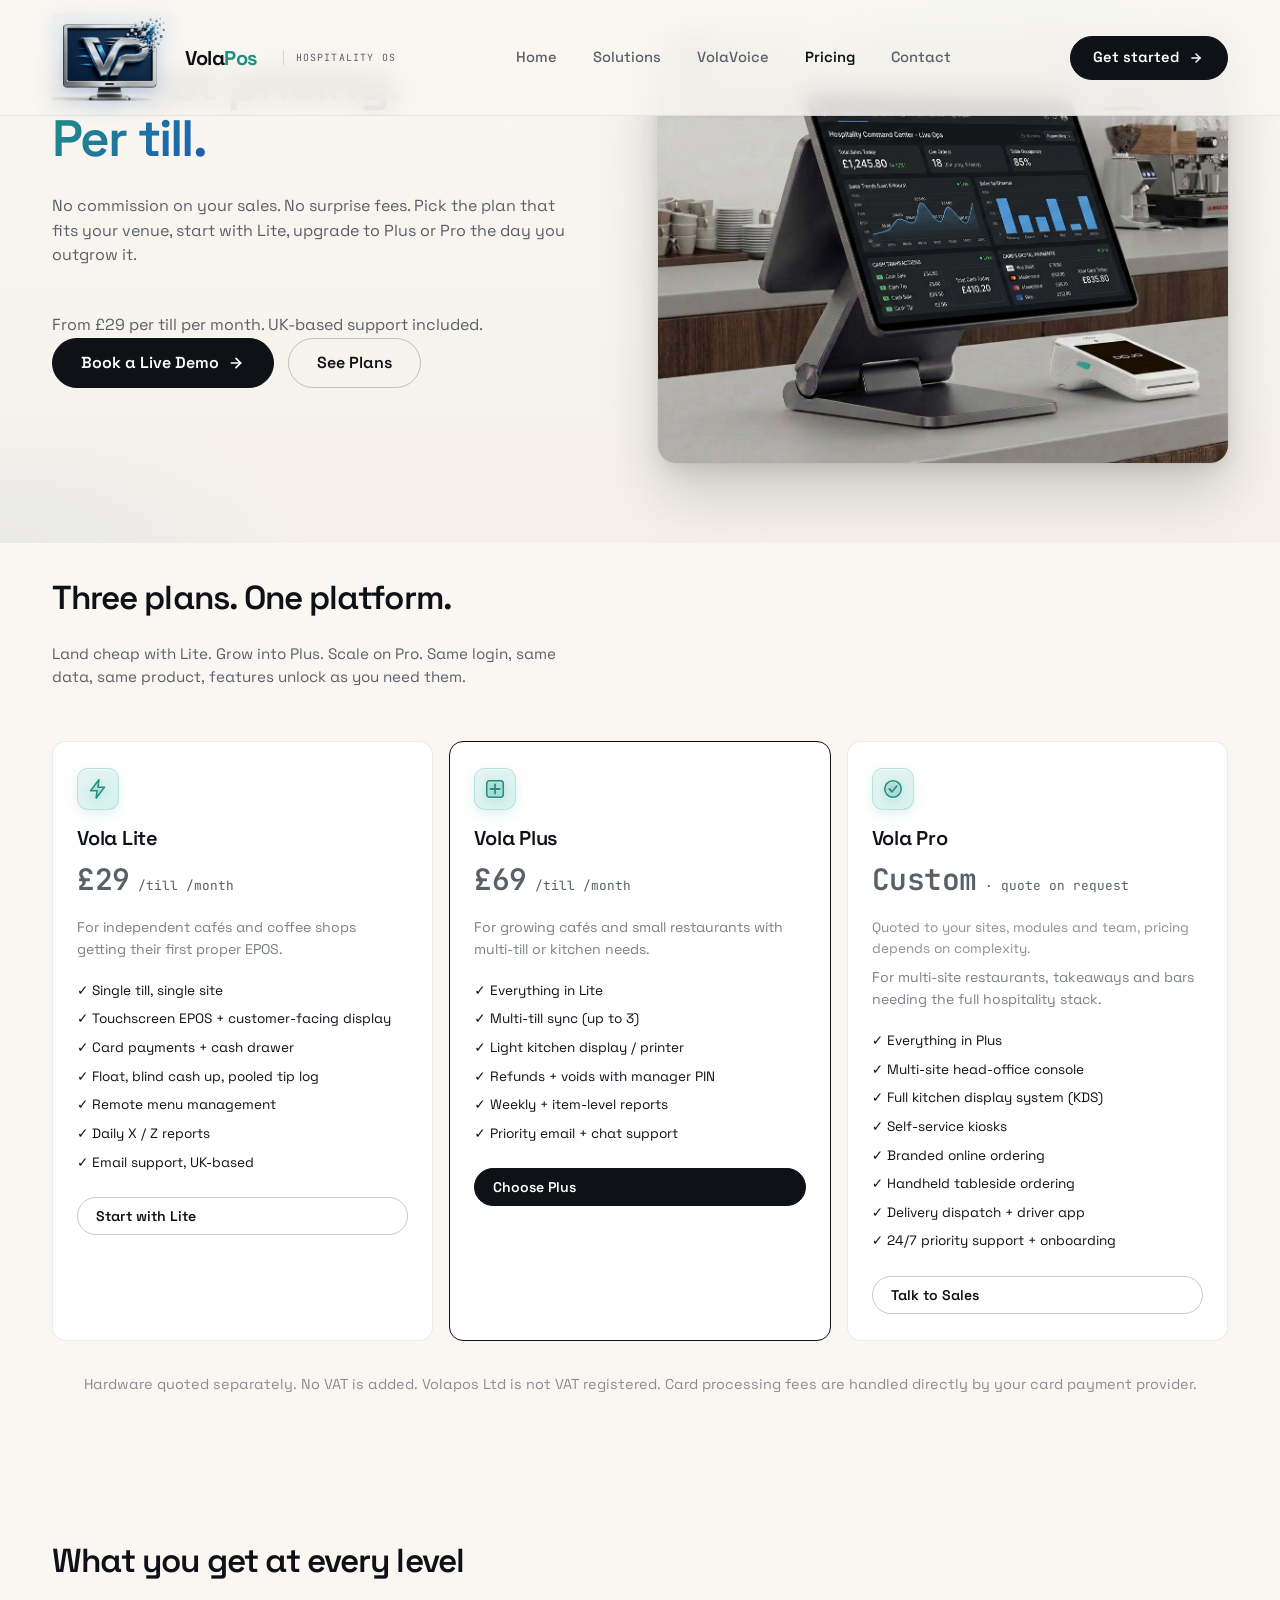
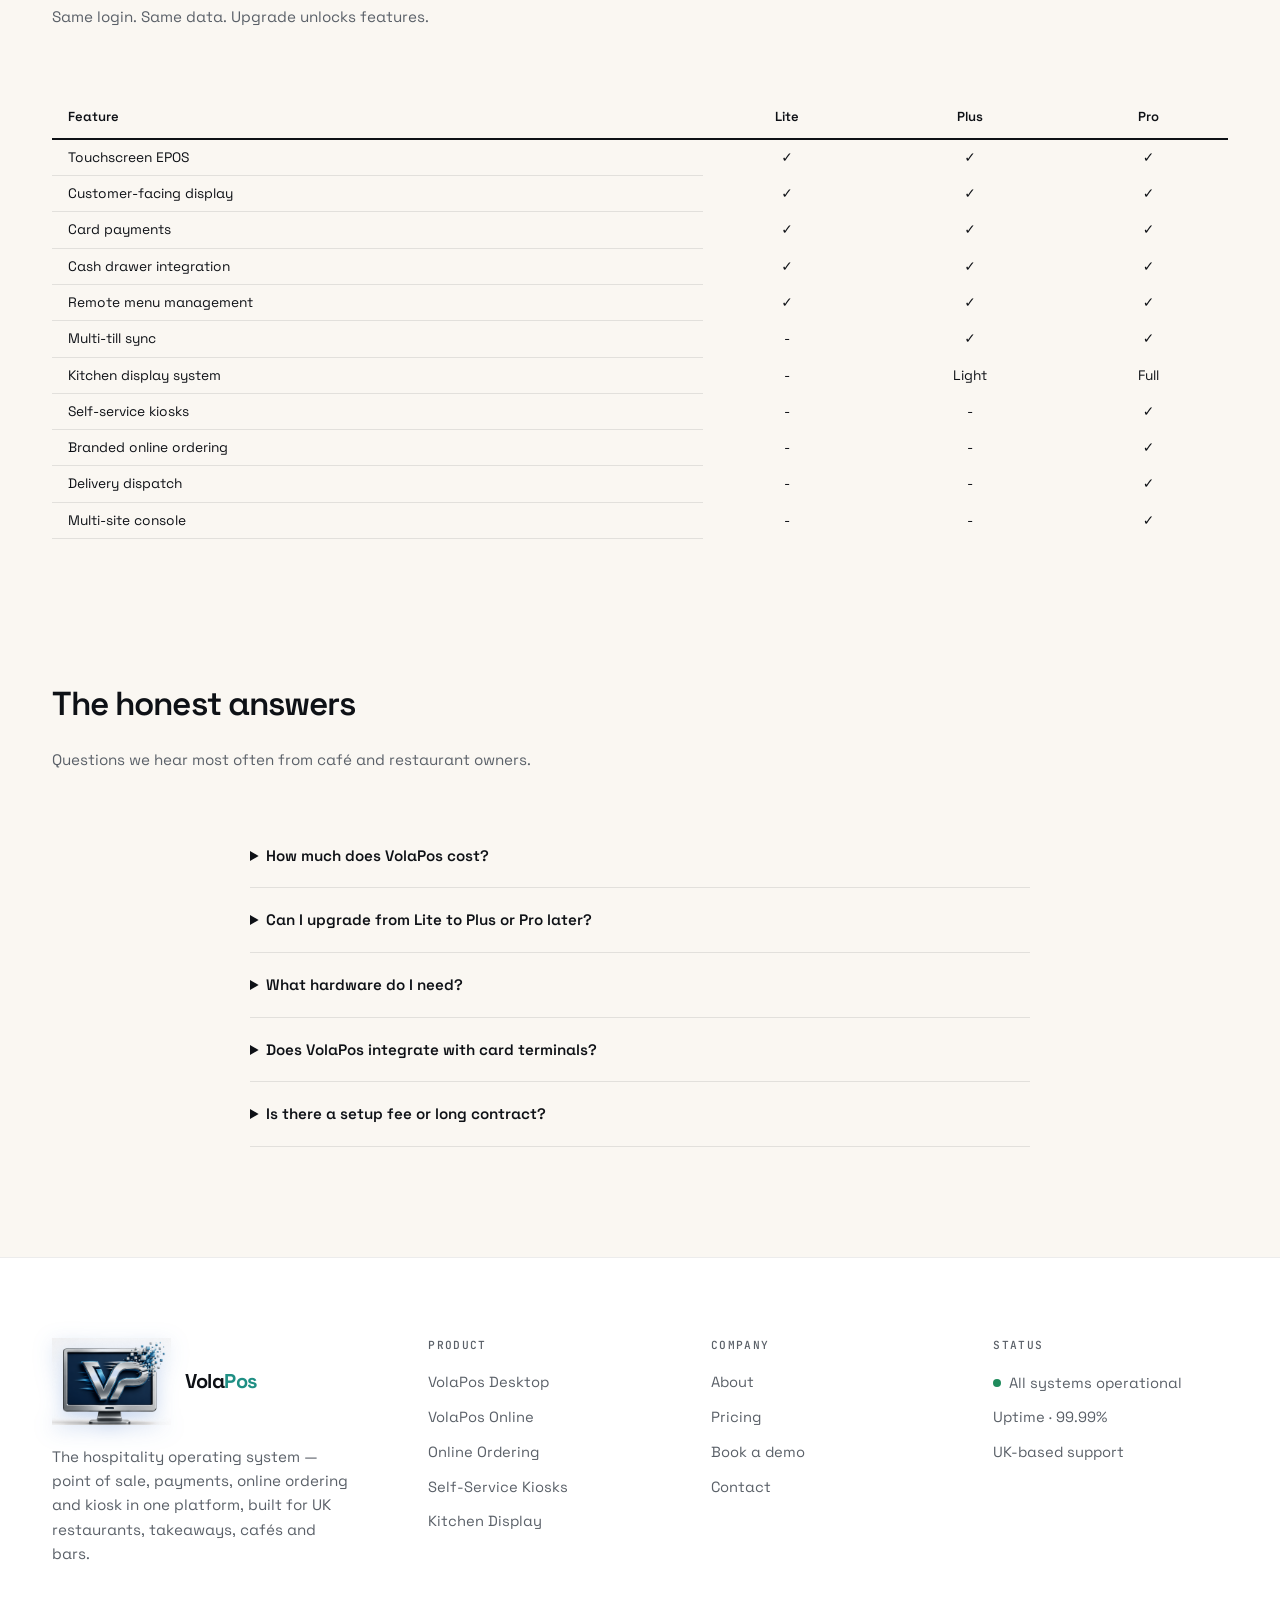
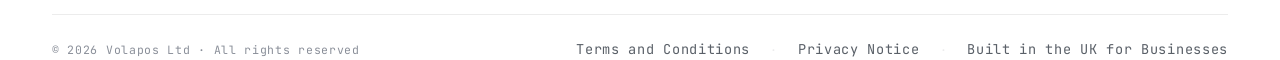
==== commit 0541b4c2: "fix: resolve VolaVoice contradictions on volapos.com - terms.html v1.8→v1.9 (Nov 2026): VolaVoice no" ====
--- a/pricing.html
+++ b/pricing.html
@@ -277,7 +277,7 @@
 
     </div>
 
-    <p style="text-align:center; margin-top:2rem; opacity:0.7; font-size:0.9rem;">Hardware quoted separately. UK VAT applies. Card processing fees are handled directly by your card payment provider.</p>
+    <p style="text-align:center; margin-top:2rem; opacity:0.7; font-size:0.9rem;">Hardware quoted separately. No VAT is added. Volapos Ltd is not VAT registered. Card processing fees are handled directly by your card payment provider.</p>
   </div>
 </section>
 
